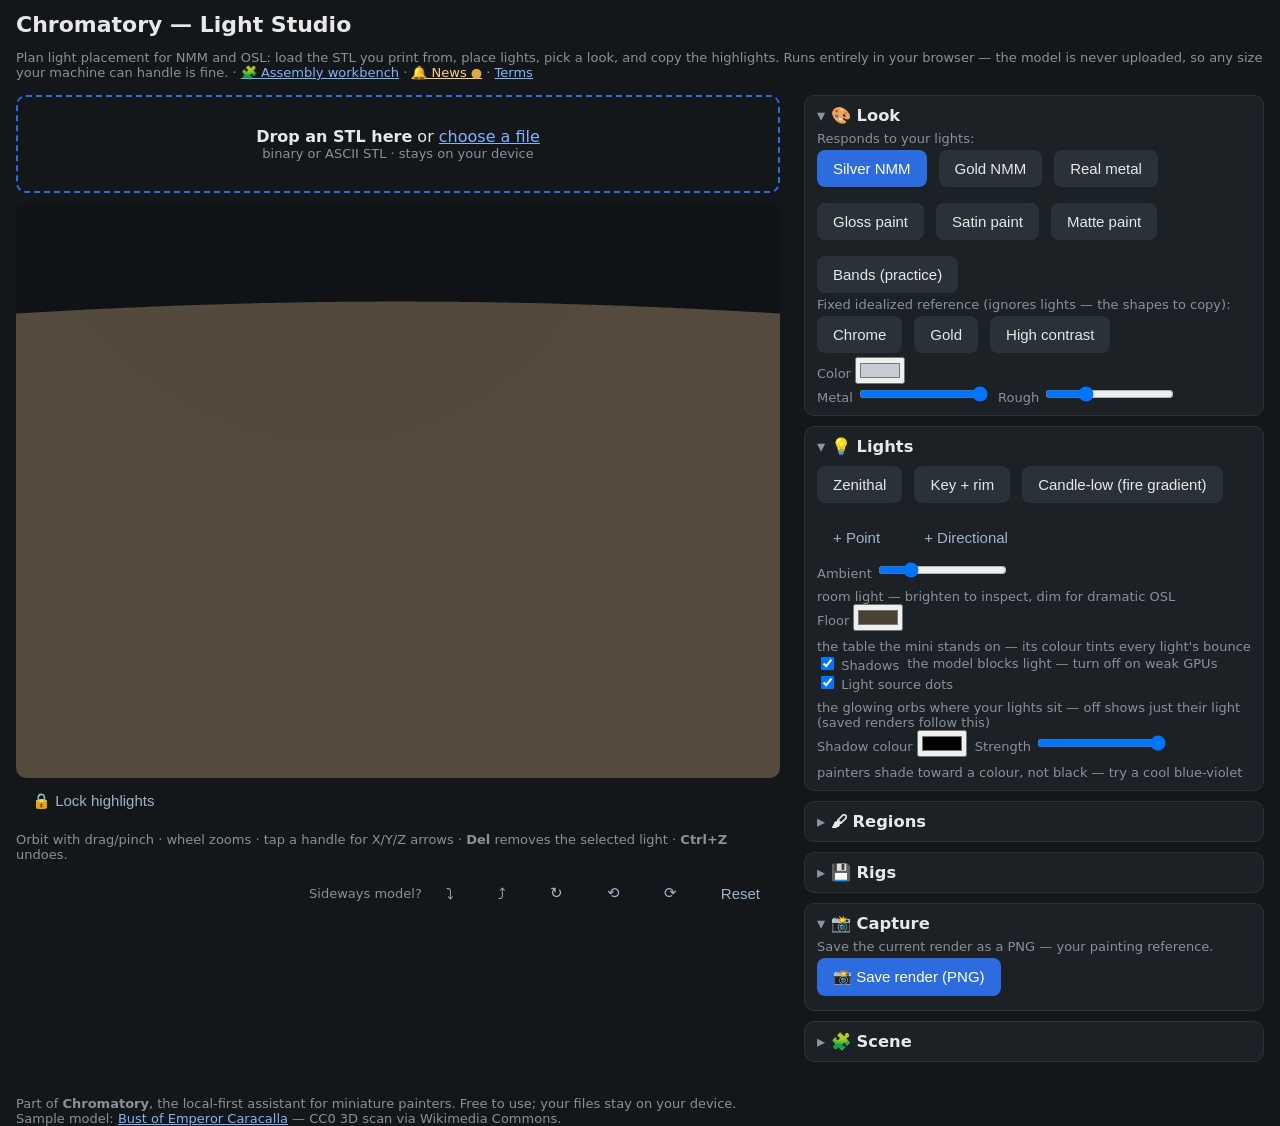
==== index.html @ 5d876a65 "Publish standalone Light Studio" ====
<!DOCTYPE html>
<!--
  Chromatory Light Studio — standalone edition.
  A free, fully client-side light-placement reference for miniature painters (NMM/OSL):
  load the STL you print from, place lights, pick a metal or paint look, and read the
  highlights off the render. Nothing is uploaded anywhere — the STL never leaves your browser,
  so there is no file size limit beyond your machine's memory.

  This page is a thin shell around the SAME renderer module the Chromatory app uses
  (js/lightstudio.js); the deploy script copies that module and the vendored three.js libs
  from the main source tree, so the two never drift.
-->
<html lang="en">
<head>
    <meta charset="utf-8" />
    <meta name="viewport" content="width=device-width, initial-scale=1.0" />
    <title>Chromatory — Light Studio</title>
    <link rel="icon" href="favicon.svg" type="image/svg+xml" />
    <script type="importmap">{ "imports": { "three": "./lib/three/three.module.js" } }</script>
    <!-- The SAME stylesheet the Chromatory app uses (copied from the source tree by the deploy
         script alongside lightstudio.js) — the tabbed section layout, cards, buttons and the
         two-column studio grid all come from here, so the two never drift. -->
    <link rel="stylesheet" href="css/app.css" />
    <style>
        /* Standalone-only bits that aren't in the shared app stylesheet. */
        header { padding: 12px 0 2px; }
        header h1 { margin: 0; }
        a { color: #7fb4ff; }
        /* Cap the render height on every width so it never outgrows the window; app.css handles
           the wide two-column breakout and its own height cap above 1200px. */
        #canvas { width: 100%; aspect-ratio: 4/3; max-width: calc(76vh * 4 / 3); margin-inline: auto;
                  border-radius: 10px; background: #101315; touch-action: none; display: block; }
        /* Narrow screens: centre the single column. The app caps this via its .content wrapper;
           the standalone has no .content, so give studio-inner a max width below the breakout. */
        @media (max-width: 1199px) { .studio-inner { max-width: 1080px; margin: 0 auto; padding: 0 16px; } }
        /* The JS marks active toggles with .active and the selected light with .selected; the app
           Razor uses .primary / .selected-part, so bridge those two class names to the app styles. */
        button.active { background: #2d6cdf; border-color: #2d6cdf; color: #fff; }
        .card.selected { border-color: #2d6cdf; }
        /* Drop zone + unread-news badge (standalone-only). */
        #drop { border: 2px dashed #2d6cdf; border-radius: 10px; padding: 30px 16px; text-align: center;
                margin: 0 0 12px; cursor: pointer; }
        #drop.hover { background: #1a2436; }
        a.unread { color: #ffd27a; } a.unread::after { content: ' ●'; color: #e0a93d; }
        footer { margin-top: 24px; }
    </style>
</head>
<body>
<div class="studio-layout">
<div class="studio-inner">

<header>
    <h1>Chromatory — Light Studio</h1>
    <p class="muted small">Plan light placement for NMM and OSL: load the STL you print from, place
        lights, pick a look, and copy the highlights. Runs entirely in your browser — the model is
        never uploaded, so any size your machine can handle is fine.
        · <a href="assembly/" id="assemblyLink" style="display:none">🧩 Assembly workbench</a>
        · <a href="news.html" id="newsLink">🔔 News</a> · <a href="terms.html">Terms</a></p>
</header>

<div class="studio-grid">
<div class="studio-stage">
    <div id="drop">
        <b>Drop an STL here</b> or <a href="#" id="pick">choose a file</a>
        <div class="muted small" id="loadstatus">binary or ASCII STL · stays on your device</div>
        <input type="file" id="file" accept=".stl" style="display:none" />
    </div>

    <canvas id="canvas" class="studio-canvas"></canvas>
    <div class="row">
        <button class="ghost" id="lockSpec"
            title="Freeze the highlights as seen from THIS view — orbit freely, they stay put (that's where you'll paint them). Click again to unfreeze.">🔒 Lock highlights</button>
        <span class="muted small">Orbit with drag/pinch · wheel zooms · tap a handle for X/Y/Z arrows ·
            <b>Del</b> removes the selected light · <b>Ctrl+Z</b> undoes.</span>
        <span class="muted small" style="margin-left:auto">Sideways model?</span>
        <button class="ghost" data-orient="x,1" title="Tip forward">⤵</button>
        <button class="ghost" data-orient="x,-1" title="Tip back">⤴</button>
        <button class="ghost" data-orient="y,1" title="Spin a quarter turn">↻</button>
        <button class="ghost" data-orient="z,1" title="Roll left">⟲</button>
        <button class="ghost" data-orient="z,-1" title="Roll right">⟳</button>
        <button class="ghost" id="orientReset" title="Back to how it loaded">Reset</button>
    </div>
</div><!-- /studio-stage -->

<div class="studio-panel">

<details class="card section" open>
    <summary>🎨 Look</summary>
    <div class="muted small">Responds to your lights:</div>
    <div class="row" id="looks-live"></div>
    <div class="muted small">Fixed idealized reference (ignores lights — the shapes to copy):</div>
    <div class="row" id="looks-fixed"></div>
    <div class="row">
        <label>Color <input type="color" id="color" value="#c8ccd2" /></label>
        <label id="bandsRow" style="display:none">Bands <input type="range" id="bands" min="2" max="8" step="1" value="4" /></label>
    </div>
    <div class="row" id="pbrRow">
        <label>Metal <input type="range" id="metal" min="0" max="1" step="0.05" value="1" /></label>
        <label>Rough <input type="range" id="rough" min="0.02" max="1" step="0.02" value="0.3" /></label>
    </div>
</details>

<details class="card section" open>
    <summary>💡 Lights</summary>
    <div class="row">
        <button data-preset="zenithal">Zenithal</button>
        <button data-preset="keyrim">Key + rim</button>
        <button data-preset="candle">Candle-low (fire gradient)</button>
        <button class="ghost" id="addPoint">+ Point</button>
        <button class="ghost" id="addDir">+ Directional</button>
    </div>
    <div class="row">
        <label>Ambient <input type="range" id="ambient" min="0" max="0.8" step="0.02" value="0.18" /></label>
        <span class="muted small">room light — brighten to inspect, dim for dramatic OSL</span>
    </div>
    <div class="row">
        <label>Floor <input type="color" id="floor" value="#4a4136" /></label>
        <span class="muted small">the table the mini stands on — its colour tints every light's bounce</span>
    </div>
    <div class="row">
        <label><input type="checkbox" id="shadows" checked /> Shadows</label>
        <span class="muted small">the model blocks light — turn off on weak GPUs</span>
    </div>
    <div class="row">
        <label><input type="checkbox" id="lightDots" checked /> Light source dots</label>
        <span class="muted small">the glowing orbs where your lights sit — off shows just their light (saved renders follow this)</span>
    </div>
    <div class="row" id="shadowTintRow">
        <label>Shadow colour <input type="color" id="shadowTint" value="#000000" /></label>
        <label>Strength <input type="range" id="shadowStrength" min="0" max="1" step="0.05" value="1" /></label>
        <span class="muted small">painters shade toward a colour, not black — try a cool blue-violet</span>
    </div>
    <div id="lights"></div>
</details>

<details class="card section" id="regionsSection">
    <summary>🖌 Regions</summary>
    <div class="muted small">Paint areas on the model (armour, cloth, skin…), then light one up on the render.</div>
    <div class="row">
        <button class="ghost" id="paintToggle"
            title="Drag on the model to paint the selected area; right-drag erases; orbit on empty space">🎨 Paint regions</button>
        <span id="paintTools" style="display:none">
            <button id="brushTool" class="active" title="Drag to paint with a round brush">🖌 Brush</button>
            <button id="fillTool" class="ghost"
                title="Click an area to fill it — spreads until the surface bends past the angle (right-click fills with the eraser)">🪄 Fill</button>
            <label id="brushSizeRow">Brush <input type="range" id="brushSize" min="0.005" max="0.3" step="0.005" value="0.10"
                title="Drag left for a fine detail brush — zoom in to clean up region edges"></label>
            <label id="fillAngleRow" style="display:none">Angle <input type="range" id="fillAngle" min="5" max="60" step="1" value="30"><span id="fillAngleVal">30</span>°</label>
            <button class="ghost" id="clearRegions" title="Erase every painted region">Clear</button>
        </span>
        <span class="muted small" id="regionStatus"></span>
    </div>
    <div class="row" id="paletteRow" style="display:none"></div>
    <details id="paletteEdit" style="display:none;margin-top:4px">
        <summary class="muted small">Rename / recolour areas</summary>
        <div id="paletteEditList" style="display:flex;flex-direction:column;gap:4px;margin-top:6px"></div>
        <button class="ghost" id="addRegion" style="margin-top:6px">+ Add area</button>
    </details>
    <div class="row" id="lightUpRow" style="display:none"></div>
    <div class="row">
        <button id="saveRegions">💾 Save areas…</button>
        <button id="loadRegions">📂 Load areas</button>
        <input type="file" id="regionsFile" accept=".json" style="display:none" />
    </div>
</details>

<details class="card section">
    <summary>💾 Rigs</summary>
    <div class="muted small">A rig saves everything: lights, look, colour, ambient, floor, shadows — as a JSON file you can reload here or in the app.</div>
    <div class="row">
        <button id="saveRig">💾 Save rig…</button>
        <button id="loadRig">📂 Load rig</button>
        <input type="file" id="rigFile" accept=".json" style="display:none" />
    </div>
</details>

<details class="card section" open>
    <summary>📸 Capture</summary>
    <div class="muted small">Save the current render as a PNG — your painting reference.</div>
    <div class="row">
        <button class="primary" id="shot">📸 Save render (PNG)</button>
    </div>
</details>

<details class="card section" id="sceneSection">
    <summary>🧩 Scene</summary>
    <div class="muted small">Add more STLs to light a composed scene (a base, scenery, a second
        mini). Click one to select it, then drag its gizmo to move or turn it. Scene models are
        session-only — save a render to keep the composition.</div>
    <div class="row">
        <button id="addProp">📂 Add STL</button>
        <input type="file" id="propFile" accept=".stl" multiple style="display:none" />
        <span id="propModeButtons" style="display:none">
            <button id="propMove" class="active" title="Drag to move the selected model">↔ Move</button>
            <button id="propRotate" class="ghost" title="Drag to turn the selected model">⟳ Rotate</button>
        </span>
    </div>
    <div class="row" id="props"></div>
</details>

</div><!-- /studio-panel -->
</div><!-- /studio-grid -->

<footer class="muted small">
    Part of <b>Chromatory</b>, the local-first assistant for miniature painters.
    Free to use; your files stay on your device.<br />
    Sample model: <a href="https://commons.wikimedia.org/wiki/File:Bust_of_Emperor_Caracalla.stl"
    target="_blank" rel="noopener">Bust of Emperor Caracalla</a> — CC0 3D scan via Wikimedia Commons.
</footer>

</div><!-- /studio-inner -->
</div><!-- /studio-layout -->

<script type="module">
    import * as studio from './js/lightstudio.js';

    // Compile-time feature flags. The deploy script (Publish-StandaloneStudio.ps1) REWRITES this
    // line per release tier, so options are gated at build time from one page — never a separate
    // hand-maintained reduced variant. This literal is the Dev default (everything on).
    // regions: paint areas on the model (armour, cloth, skin…), then glow one on the render.
    // assembly: links the Assembly workbench (Pro/Dev; published under /assembly/ by the script).
    // multiStl: the Scene section — add extra STLs as movable props to light a composed scene.
    const FEATURES = { regions: true, assembly: true, multiStl: true };

    const $ = id => document.getElementById(id);
    const status = $('loadstatus');

    studio.init($('canvas'));
    $('assemblyLink').style.display = FEATURES.assembly ? '' : 'none';
    $('sceneSection').style.display = FEATURES.multiStl ? '' : 'none';
    $('regionsSection').style.display = FEATURES.regions ? '' : 'none';

    // ---- STL loading (file picker + drag & drop, no size limit — it never leaves the client)
    async function loadFile(file) {
        if (!file) return;
        status.textContent = `reading ${file.name} (${(file.size / 1048576).toFixed(1)} MB)…`;
        try {
            const bytes = new Uint8Array(await file.arrayBuffer());
            status.textContent = 'parsing…';
            await new Promise(r => setTimeout(r, 30)); // let the status paint before the parse blocks
            const triangles = studio.loadStl(bytes);
            status.textContent = `${file.name} — ${triangles.toLocaleString()} triangles`;
            refreshLights();
            onModelReplaced();
        } catch (error) {
            status.textContent = `couldn't read that STL: ${error.message}`;
        }
    }
    $('pick').addEventListener('click', event => { event.preventDefault(); $('file').click(); });
    $('file').addEventListener('change', () => loadFile($('file').files[0]));
    const drop = $('drop');
    drop.addEventListener('click', event => { if (event.target.id !== 'pick') $('file').click(); });
    drop.addEventListener('dragover', event => { event.preventDefault(); drop.classList.add('hover'); });
    drop.addEventListener('dragleave', () => drop.classList.remove('hover'));
    drop.addEventListener('drop', event => {
        event.preventDefault();
        drop.classList.remove('hover');
        loadFile(event.dataTransfer.files[0]);
    });

    // ---- Looks (single source: studio.LOOKS)
    let currentLook = 'silvernmm';
    const appearance = { shader: 'pbr', matcap: 'chrome', toonBands: 4, color: '#c8ccd2',
        metalness: 1.0, roughness: 0.3, clearcoat: 0, envIntensity: 0.75 };

    function renderLookButtons() {
        for (const [host, fixed] of [[$('looks-live'), false], [$('looks-fixed'), true]]) {
            host.innerHTML = '';
            for (const [key, look] of Object.entries(studio.LOOKS)) {
                if (look.fixedReference !== fixed) continue;
                const button = document.createElement('button');
                button.textContent = look.label;
                button.className = key === currentLook ? 'active' : '';
                button.addEventListener('click', () => applyLook(key));
                host.appendChild(button);
            }
        }
    }

    function applyLook(key) {
        currentLook = key;
        Object.assign(appearance, studio.LOOKS[key].appearance);
        if (studio.LOOKS[key].appearance.color) $('color').value = studio.LOOKS[key].appearance.color;
        appearance.color = $('color').value;
        $('metal').value = appearance.metalness ?? 1;
        $('rough').value = appearance.roughness ?? 0.3;
        $('bands').value = appearance.toonBands ?? 4;
        $('bandsRow').style.display = appearance.shader === 'toon' ? '' : 'none';
        $('pbrRow').style.display = appearance.shader === 'pbr' ? '' : 'none';
        studio.setAppearance(appearance);
        renderLookButtons();
        syncLockButton();
    }

    function pushAppearance() {
        appearance.color = $('color').value;
        appearance.metalness = parseFloat($('metal').value);
        appearance.roughness = parseFloat($('rough').value);
        appearance.toonBands = parseInt($('bands').value, 10);
        appearance.lookKey = currentLook; // rides into saved rigs so a load re-highlights the look
        studio.setAppearance(appearance);
    }
    for (const id of ['color', 'metal', 'rough', 'bands']) $(id).addEventListener('input', pushAppearance);

    // After a rig load (or Ctrl+Z) the ENGINE holds the restored appearance — mirror it back into
    // the panel instead of letting stale inputs stomp it on the next touch.
    function syncAppearanceControls() {
        const a = JSON.parse(studio.getAppearanceJson());
        Object.assign(appearance, a);
        if (a.lookKey && studio.LOOKS[a.lookKey]) currentLook = a.lookKey;
        if (a.color) $('color').value = a.color;
        $('metal').value = a.metalness ?? 1;
        $('rough').value = a.roughness ?? 0.3;
        $('bands').value = a.toonBands ?? 4;
        $('bandsRow').style.display = a.shader === 'toon' ? '' : 'none';
        $('pbrRow').style.display = a.shader === 'pbr' ? '' : 'none';
        renderLookButtons();
    }

    // ---- Lights
    function refreshLights() {
        const list = JSON.parse(studio.getLightsJson());
        const host = $('lights');
        host.innerHTML = '';
        for (const light of list) {
            const card = document.createElement('div');
            card.className = light.selected ? 'card selected' : 'card';
            const gradient = light.type === 'point' ? `
                <div class="row">
                    <label>Falloff <input type="range" data-id="${light.id}" data-k="decay" min="0.5" max="3" step="0.1" value="${light.decay}"
                        title="how fast it dims with distance — high for candles, low for lanterns"></label>
                    <label><input type="checkbox" data-id="${light.id}" data-k="farTint" ${light.farColor ? 'checked' : ''}> Far tint</label>
                    ${light.farColor ? `
                        <input type="color" data-id="${light.id}" data-k="farColor" value="${light.farColor}">
                        <label>Gradient start <input type="range" data-id="${light.id}" data-k="gradientStart" min="0.08" max="1" step="0.02" value="${light.gradientStart}"
                            title="where the near colour hands over to the far tint"></label>` : ''}
                </div>` : '';
            const sizeControl = light.type === 'point' ? `
                    <label>Size <input type="range" data-id="${light.id}" data-k="size" min="0" max="24" step="1" value="${light.size}"
                        title="physical size of the source — bigger gives broader highlights and softer shadow edges"></label>` : '';
            const bounceRow = `
                <div class="row">
                    ${sizeControl}
                    <label><input type="checkbox" data-id="${light.id}" data-k="bounceOn" ${light.bounceStrength > 0 ? 'checked' : ''}> Bounce</label>
                    ${light.bounceStrength > 0 ? `
                        <input type="range" data-id="${light.id}" data-k="bounceStrength" min="0.05" max="1" step="0.05" value="${light.bounceStrength}"
                            title="how much bounces back up off the floor — the secondary NMM highlight (tinted by the Floor colour)">` : ''}
                </div>`;
            card.innerHTML = `
                <div class="row spread">
                    <span class="muted small" data-id="${light.id}" data-k="select" style="cursor:pointer"
                        title="select this light in the view (shows its move arrows)">${light.selected ? '▶ ' : ''}${light.type} light</span>
                    <div class="row">
                        <input type="color" data-id="${light.id}" data-k="color" value="${light.color}">
                        <input type="range" data-id="${light.id}" data-k="intensity" min="0" max="4" step="0.1" value="${light.intensity}" title="Brightness">
                        <button class="ghost" data-id="${light.id}" data-k="toggle"
                            title="${light.enabled ? 'switch off (kept in the rig)' : 'switch back on'}">${light.enabled ? '💡' : '🚫'}</button>
                        <button class="ghost" data-id="${light.id}" data-k="clone" title="duplicate this light with all its settings">⧉</button>
                        <button class="ghost" data-id="${light.id}" data-k="remove" title="remove (or select it and press Delete)">✕</button>
                    </div>
                </div>${gradient}${bounceRow}`;
            host.appendChild(card);
        }
        host.querySelectorAll('[data-k]').forEach(el => {
            const id = parseInt(el.dataset.id, 10);
            if (el.dataset.k === 'remove') {
                el.addEventListener('click', () => { studio.removeLight(id); refreshLights(); });
                return;
            }
            if (el.dataset.k === 'clone') {
                el.addEventListener('click', () => { studio.cloneLight(id); refreshLights(); });
                return;
            }
            if (el.dataset.k === 'select') {
                el.addEventListener('click', () => { studio.selectLight(id); refreshLights(); });
                return;
            }
            if (el.dataset.k === 'toggle') {
                el.addEventListener('click', () => {
                    const light = JSON.parse(studio.getLightsJson()).find(l => l.id === id);
                    studio.updateLight(id, { enabled: !light.enabled });
                    refreshLights();
                });
                return;
            }
            el.addEventListener(el.type === 'checkbox' ? 'change' : 'input', () => {
                const lights = JSON.parse(studio.getLightsJson());
                const light = lights.find(l => l.id === id);
                const update = { color: light.color, farColor: light.farColor,
                    intensity: light.intensity, decay: light.decay, gradientStart: light.gradientStart,
                    bounceStrength: light.bounceStrength, size: light.size };
                if (el.dataset.k === 'farTint') update.farColor = el.checked ? (light.farColor ?? '#c23f14') : null;
                else if (el.dataset.k === 'bounceOn') update.bounceStrength = el.checked ? 0.5 : 0;
                else update[el.dataset.k] = el.type === 'color' ? el.value : parseFloat(el.value);
                studio.updateLight(id, update);
                if (el.dataset.k === 'farTint' || el.dataset.k === 'bounceOn') refreshLights(); // sub-controls toggle
            });
        });
    }
    document.querySelectorAll('[data-orient]').forEach(button =>
        button.addEventListener('click', () => {
            const [axis, turns] = button.dataset.orient.split(',');
            studio.reorient(axis, parseInt(turns, 10));
        }));
    $('orientReset').addEventListener('click', () => studio.resetOrientation());

    document.querySelectorAll('[data-preset]').forEach(button =>
        button.addEventListener('click', () => { studio.applyPreset(button.dataset.preset); refreshLights(); }));
    $('addPoint').addEventListener('click', () => { studio.addLight('point', {}); refreshLights(); });
    $('addDir').addEventListener('click', () => { studio.addLight('directional', {}); refreshLights(); });
    $('ambient').addEventListener('input', () => studio.setEnvironmentLight({ intensity: parseFloat($('ambient').value) }));
    $('floor').addEventListener('input', () => studio.setFloor({ color: $('floor').value }));
    $('shadows').addEventListener('change', () => { studio.setShadows($('shadows').checked); syncShadowRow(); });
    $('lightDots').addEventListener('change', () => {
        studio.setLightHandlesVisible($('lightDots').checked);
        refreshLights(); // hiding also deselects; keep the ▶ markers honest
    });

    // ---- Scene props (multiple STLs, session-only)
    function refreshProps() {
        if (!FEATURES.multiStl) return;
        const list = JSON.parse(studio.listProps());
        const host = $('props');
        host.innerHTML = '';
        for (const prop of list) {
            const chip = document.createElement('span');
            chip.className = 'row';
            chip.style.cssText = 'gap:0;flex-wrap:nowrap';
            const pick = document.createElement('button');
            pick.className = prop.selected ? 'active' : 'ghost';
            pick.textContent = prop.name;
            pick.title = 'Select to move / turn';
            pick.addEventListener('click', () => { studio.selectPropById(prop.id); refreshProps(); });
            const remove = document.createElement('button');
            remove.className = 'ghost';
            remove.textContent = '✕';
            remove.title = 'Remove from the scene';
            remove.addEventListener('click', () => { studio.deleteProp(prop.id); refreshProps(); });
            chip.append(pick, remove);
            host.appendChild(chip);
        }
        $('propModeButtons').style.display = list.some(p => p.selected) ? '' : 'none';
    }
    if (FEATURES.multiStl) {
        $('addProp').addEventListener('click', () => $('propFile').click());
        $('propFile').addEventListener('change', async () => {
            for (const file of $('propFile').files) {
                try {
                    const bytes = new Uint8Array(await file.arrayBuffer());
                    studio.addStl(bytes, file.name.replace(/\.stl$/i, ''), null, null);
                } catch (error) {
                    status.textContent = `couldn't read ${file.name}: ${error.message}`;
                }
            }
            $('propFile').value = '';
            refreshProps();
        });
        const setPropMode = mode => {
            studio.setPropMode(mode);
            $('propMove').className = mode === 'translate' ? 'active' : 'ghost';
            $('propRotate').className = mode === 'rotate' ? 'active' : 'ghost';
        };
        $('propMove').addEventListener('click', () => setPropMode('translate'));
        $('propRotate').addEventListener('click', () => setPropMode('rotate'));
    }

    // ---- Regions (paint areas on the model, then glow one on the render). Uses the SAME engine
    // API as the in-app studio; painting persists via Save/Load areas (JSON), not the rig.
    let palette = [];   // [{ name, color, material, metalness?, roughness? }]
    let painting = false, brushRegion = 1, fillMode = false, brushRadius = 0.10, fillAngle = 30, highlighted = -1;

    const loadPalette = () => { palette = JSON.parse(studio.getRegionPalette()); };
    const regionCounts = () => { try { return JSON.parse(studio.getRegionCounts()); } catch { return []; } };

    function pushPalette() {
        studio.setRegionPalette(JSON.stringify(palette.map(s => ({
            name: s.name, color: s.color, material: s.material ?? 'look',
            metalness: s.metalness ?? null, roughness: s.roughness ?? null }))));
        renderPalette();
        renderLightUp();
    }

    function renderPalette() {
        // Which region the brush paints (+ eraser).
        const row = $('paletteRow');
        row.innerHTML = '';
        palette.forEach((slot, i) => {
            const idx = i + 1;
            const button = document.createElement('button');
            button.className = brushRegion === idx ? 'active' : 'ghost';
            button.style.borderLeft = `14px solid ${slot.color}`;
            button.textContent = slot.name;
            button.title = `Paint with ${slot.name}`;
            button.addEventListener('click', () => { brushRegion = idx; studio.setBrush({ region: idx }); renderPalette(); });
            row.appendChild(button);
        });
        const eraser = document.createElement('button');
        eraser.className = brushRegion === 0 ? 'active' : 'ghost';
        eraser.textContent = 'Eraser';
        eraser.title = 'Erase back to unpainted';
        eraser.addEventListener('click', () => { brushRegion = 0; studio.setBrush({ region: 0 }); renderPalette(); });
        row.appendChild(eraser);

        // Rename / recolour / material per area.
        const list = $('paletteEditList');
        list.innerHTML = '';
        palette.forEach((slot, i) => {
            const wrap = document.createElement('div');
            wrap.className = 'row';
            wrap.style.cssText = 'gap:6px;align-items:center;flex-wrap:wrap';

            const color = document.createElement('input');
            color.type = 'color'; color.value = slot.color;
            color.style.cssText = 'width:34px;height:28px;padding:0;border:none;background:none;cursor:pointer';
            color.addEventListener('input', () => { palette[i].color = color.value; pushPalette(); });

            const name = document.createElement('input');
            name.type = 'text'; name.value = slot.name; name.style.maxWidth = '150px';
            name.addEventListener('input', () => { palette[i].name = name.value; pushPalette(); });

            const material = document.createElement('select');
            material.title = 'How this area reflects light — metal gleams, matte stays flat';
            for (const [val, txt] of [['look', 'Follow look'], ['matte', 'Matte'], ['satin', 'Satin'], ['gloss', 'Gloss'], ['metal', 'Metal']]) {
                const opt = document.createElement('option'); opt.value = val; opt.textContent = txt; material.appendChild(opt);
            }
            material.value = slot.material ?? 'look';
            material.addEventListener('change', () => {
                palette[i].material = material.value; palette[i].metalness = null; palette[i].roughness = null; pushPalette();
            });

            wrap.append(color, name, material);
            list.appendChild(wrap);
        });
    }

    function renderLightUp() {
        const counts = regionCounts();
        const row = $('lightUpRow');
        row.innerHTML = '';
        const painted = palette.map((_, i) => i + 1).filter(idx => (counts[idx] ?? 0) > 0);
        row.style.display = painted.length ? '' : 'none';
        if (!painted.length) { if (highlighted !== -1) { highlighted = -1; studio.showAllRegions(); } return; }
        const label = document.createElement('span');
        label.className = 'muted small'; label.textContent = 'Light up:';
        row.appendChild(label);
        for (const idx of painted) {
            const slot = palette[idx - 1];
            const button = document.createElement('button');
            button.className = highlighted === idx ? 'active' : 'ghost';
            button.style.borderLeft = `12px solid ${slot.color}`;
            button.textContent = slot.name;
            button.title = `Glow ${slot.name} on the model`;
            button.addEventListener('click', () => { highlighted = idx; studio.highlightRegion(idx); renderLightUp(); });
            row.appendChild(button);
        }
        const off = document.createElement('button');
        off.className = 'ghost'; off.textContent = 'Off'; off.title = 'Turn the glow off';
        off.addEventListener('click', () => { highlighted = -1; studio.showAllRegions(); renderLightUp(); });
        row.appendChild(off);
    }

    // Loading a new STL resets the mask and drops the engine out of paint mode — mirror that here.
    function onModelReplaced() {
        if (!FEATURES.regions) return;
        painting = false; highlighted = -1;
        $('paintToggle').className = 'ghost';
        $('paintToggle').textContent = '🎨 Paint regions';
        $('paintTools').style.display = 'none';
        $('paletteRow').style.display = 'none';
        $('paletteEdit').style.display = 'none';
        renderLightUp();
    }

    if (FEATURES.regions) {
        $('paintToggle').addEventListener('click', () => {
            painting = !painting;
            studio.setPaintMode(painting);
            if (painting) studio.setBrush({ region: brushRegion, radius: brushRadius, mode: fillMode ? 'fill' : 'brush', fillAngle });
            $('paintToggle').className = painting ? 'primary' : 'ghost';
            $('paintToggle').textContent = painting ? '🎨 Painting — drag paints, right-drag erases' : '🎨 Paint regions';
            $('paintTools').style.display = painting ? '' : 'none';
            $('paletteRow').style.display = painting ? '' : 'none';
            $('paletteEdit').style.display = painting ? '' : 'none';
            renderPalette();
            renderLightUp();
        });
        const setTool = () => {
            $('brushTool').className = fillMode ? 'ghost' : 'active';
            $('fillTool').className = fillMode ? 'active' : 'ghost';
            $('brushSizeRow').style.display = fillMode ? 'none' : '';
            $('fillAngleRow').style.display = fillMode ? '' : 'none';
            studio.setBrush({ radius: brushRadius, mode: fillMode ? 'fill' : 'brush', fillAngle });
        };
        $('brushTool').addEventListener('click', () => { fillMode = false; setTool(); });
        $('fillTool').addEventListener('click', () => { fillMode = true; setTool(); });
        $('brushSize').addEventListener('input', () => { brushRadius = parseFloat($('brushSize').value); studio.setBrush({ radius: brushRadius }); });
        $('fillAngle').addEventListener('input', () => {
            fillAngle = parseInt($('fillAngle').value, 10); $('fillAngleVal').textContent = fillAngle; studio.setBrush({ fillAngle });
        });
        $('clearRegions').addEventListener('click', () => { studio.clearRegions(); highlighted = -1; renderLightUp(); });
        $('addRegion').addEventListener('click', () => {
            palette.push({ name: `Area ${palette.length + 1}`, color: '#8a8f98', material: 'look' });
            pushPalette();
        });
        $('saveRegions').addEventListener('click', () => {
            const json = studio.getRegions();
            if (!json) { $('regionStatus').textContent = 'nothing painted yet'; return; }
            saveBlob(new Blob([json], { type: 'application/json' }), 'regions.json', 'Painted regions', 'application/json', '.json');
        });
        $('loadRegions').addEventListener('click', () => $('regionsFile').click());
        $('regionsFile').addEventListener('change', async () => {
            const file = $('regionsFile').files[0];
            if (!file) return;
            try { studio.setRegions(await file.text()); loadPalette(); renderPalette(); renderLightUp(); $('regionStatus').textContent = ''; }
            catch (error) { $('regionStatus').textContent = `couldn't load: ${error.message}`; }
            $('regionsFile').value = '';
        });
        // A finished brush stroke / fill changes the painted counts — refresh the "Light up" row.
        $('canvas').addEventListener('pointerup', () => { if (painting) renderLightUp(); });
    }

    function syncShadowRow() {
        $('shadowTintRow').style.display = $('shadows').checked ? '' : 'none';
    }
    const pushShadowTint = () => studio.setShadowTint({
        color: $('shadowTint').value, strength: parseFloat($('shadowStrength').value) });
    $('shadowTint').addEventListener('input', pushShadowTint);
    $('shadowStrength').addEventListener('input', pushShadowTint);

    // Lock highlights: only meaningful for the light-responsive PBR looks (matcap is already a
    // fixed reference and toon has no specular) — the button hides itself elsewhere.
    function syncLockButton() {
        $('lockSpec').style.display = appearance.shader === 'pbr' ? '' : 'none';
        const locked = studio.getSpecularLock();
        $('lockSpec').textContent = locked ? '🔒 Highlights locked' : '🔒 Lock highlights';
        $('lockSpec').className = locked ? 'active' : 'ghost';
    }
    $('lockSpec').addEventListener('click', () => {
        studio.setSpecularLock(!studio.getSpecularLock());
        syncLockButton();
    });

    // ---- Rigs (download/upload JSON — no server here) & capture
    // Save via a real "Save As" dialog (File System Access API) where the browser supports it —
    // the user picks the folder and name. Falls back to a plain download (Firefox/older Safari).
    async function saveBlob(blob, suggestedName, description, mime, ext) {
        if (window.showSaveFilePicker) {
            try {
                const handle = await window.showSaveFilePicker({
                    suggestedName,
                    types: [{ description, accept: { [mime]: [ext] } }]
                });
                const writable = await handle.createWritable();
                await writable.write(blob);
                await writable.close();
                return;
            } catch (error) {
                if (error.name === 'AbortError') return; // user cancelled the dialog
                // Any other failure (rare) falls through to the download path.
            }
        }
        const a = document.createElement('a');
        a.href = URL.createObjectURL(blob);
        a.download = suggestedName;
        a.click();
        URL.revokeObjectURL(a.href);
    }

    $('saveRig').addEventListener('click', () => {
        const blob = new Blob([studio.getSetup()], { type: 'application/json' });
        saveBlob(blob, 'light-rig.json', 'Light rig', 'application/json', '.json');
    });
    $('loadRig').addEventListener('click', () => $('rigFile').click());
    function syncEngineControls() {
        $('ambient').value = studio.getAmbientIntensity();
        $('floor').value = studio.getFloorColor();
        $('shadows').checked = studio.getShadows();
        $('lightDots').checked = studio.getLightHandlesVisible();
        const tint = JSON.parse(studio.getShadowTint());
        $('shadowTint').value = tint.color;
        $('shadowStrength').value = tint.strength;
        syncAppearanceControls(); // rigs restore the LOOK too — the panel must follow
        syncShadowRow();
        syncLockButton();
        refreshLights();
        refreshProps();
        if (FEATURES.regions) renderLightUp(); // undo of a stroke changes the painted counts
    }

    $('rigFile').addEventListener('change', async () => {
        const file = $('rigFile').files[0];
        if (!file) return;
        studio.applySetup(await file.text());
        syncEngineControls();
    });
    $('shot').addEventListener('click', async () => {
        const blob = await (await fetch(studio.screenshot())).blob();
        saveBlob(blob, 'light-study.png', 'PNG image', 'image/png', '.png');
    });

    // Canvas-initiated changes (Delete key, Ctrl+Z undo) — resync every control that mirrors
    // engine state, same set as after loading a rig.
    studio.setChangeCallback(syncEngineControls);

    applyLook('silvernmm');
    refreshLights();
    refreshProps();
    syncShadowRow();
    if (FEATURES.regions) { loadPalette(); renderPalette(); renderLightUp(); }

    // News badge: highlighted until the news page for this version has been opened once.
    if (localStorage.getItem('pb-news-seen') !== '2026-07-14') $('newsLink').classList.add('unread');

    // First visit: load the sample bust (CC0) so the page demonstrates itself — replaced the
    // moment the visitor drops their own STL. Fetched after init so the UI paints first.
    let userLoadedFile = false;
    const markUserLoad = () => { userLoadedFile = true; };
    $('file').addEventListener('change', markUserLoad);
    drop.addEventListener('drop', markUserLoad);
    (async () => {
        try {
            status.textContent = 'loading the sample bust…';
            const response = await fetch('sample/caracalla.stl');
            if (!response.ok) throw new Error(response.statusText);
            const bytes = new Uint8Array(await response.arrayBuffer());
            if (userLoadedFile) return; // the visitor beat us to it with their own model
            const triangles = studio.loadStl(bytes);
            refreshLights();
            onModelReplaced();
            status.textContent = `sample: Bust of Emperor Caracalla (CC0) — ${triangles.toLocaleString()} triangles · drop your own STL to replace`;
        } catch {
            status.textContent = 'binary or ASCII STL · stays on your device';
        }
    })();
</script>
</body>
</html>
---- css/app.css ----
/* Paint Buddy web client — mobile-first, dark, thumb-friendly. */
* { box-sizing: border-box; }
html, body { margin: 0; padding: 0; }
/* The studio pages break out to full window width; clip the scrollbar-width
   overflow that 100vw introduces (clip, not hidden, so sticky still works). */
html { overflow-x: clip; }
body {
    background: #14171a;
    color: #e8e8e8;
    font-family: "Segoe UI", system-ui, -apple-system, sans-serif;
    font-size: 16px;
}
.boot { padding: 40px; color: #888; text-align: center; }

.shell { min-height: 100vh; display: flex; flex-direction: column; }
.topbar {
    display: flex; align-items: center; gap: 16px;
    padding: 10px 14px;
    background: #1c2126;
    position: sticky; top: 0; z-index: 10;
}
.brand { font-weight: 700; font-size: 18px; color: #e8e8e8; text-decoration: none; }
.topbar nav { display: flex; gap: 14px; }
.topbar nav a { color: #9db4c8; text-decoration: none; font-size: 15px; }
.content { padding: 14px; max-width: 760px; width: 100%; margin: 0 auto; }

h1 { font-size: 22px; margin: 6px 0 12px; }
h2 { font-size: 17px; margin: 14px 0 8px; }
.muted { color: #8a9099; }
.small { font-size: 13px; }
.error { color: #e07777; }

.card {
    background: #1c2126; border: 1px solid #2a3138; border-radius: 10px;
    padding: 12px 14px; margin-bottom: 10px;
    display: block; color: inherit; text-decoration: none;
}
a.card:active { background: #232a31; }
.card .title { font-weight: 600; }
/* The step you're actively painting: a warm left edge so "now" reads at a glance. */
.card.active-step { border-left: 3px solid #d3bd7f; background: #211f16; }

/* Project page tabs */
.tabs { display: flex; gap: 4px; margin: 12px 0; border-bottom: 1px solid #2a3138; }
.tabs button {
    background: none; border: none; border-bottom: 2px solid transparent; border-radius: 0;
    color: #9ab; padding: 8px 14px; font-size: 15px; cursor: pointer;
}
.tabs button.active { color: #fff; border-bottom-color: #2d6cdf; }

/* Photo gallery grid */
.gallery { display: grid; grid-template-columns: repeat(auto-fill, minmax(150px, 1fr)); gap: 10px; margin: 10px 0; }
.gallery figure { margin: 0; }
.gallery img { width: 100%; aspect-ratio: 1; object-fit: cover; border-radius: 8px; }
.gallery figcaption { padding-top: 2px; }

.row { display: flex; gap: 8px; align-items: center; flex-wrap: wrap; }
.spread { justify-content: space-between; }

.badge {
    font-size: 12px; padding: 2px 8px; border-radius: 10px;
    background: #2a3138; color: #9db4c8; white-space: nowrap;
}
.badge.done { background: #1e3a2a; color: #7fd39a; }
.badge.inprogress { background: #3a331e; color: #d3bd7f; }
.badge.problem { background: #3a1e1e; color: #d37f7f; }

input[type="text"], input[type="number"], textarea, select {
    width: 100%; padding: 10px 12px; margin: 4px 0;
    background: #14171a; color: #e8e8e8;
    border: 1px solid #2a3138; border-radius: 8px; font-size: 16px;
}
textarea { min-height: 70px; resize: vertical; }
label { font-size: 13px; color: #8a9099; }

button, .btn {
    padding: 10px 16px; margin: 4px 4px 4px 0;
    background: #2a3138; color: #e8e8e8;
    border: none; border-radius: 8px; font-size: 15px; cursor: pointer;
}
button.primary { background: #2d6cdf; color: white; }
button.success { background: #24704b; color: white; }
button.warn { background: #8a6d1f; color: white; }
button.danger { background: #7a2c2c; color: white; }
button.ghost { background: transparent; color: #9db4c8; }
button:disabled { opacity: 0.5; }

/* Inventory list */
.filters { display: flex; gap: 8px; align-items: center; }
.filters select { flex: 1; width: auto; }
.filters button { flex: none; margin: 4px 0; }
.swatch {
    width: 20px; height: 20px; border-radius: 5px;
    border: 1px solid #3a424a; flex: none; display: inline-block;
}
.paint-card { cursor: pointer; }
.card.selected-part { border-color: #2d6cdf; }
.suggestions { display: flex; flex-direction: column; align-items: stretch; gap: 2px; margin: 4px 0; }
.suggestions button { text-align: left; margin: 0; padding: 6px 10px; display: flex; gap: 8px; align-items: center; }
.suggestions button:hover { background: #232a31; }
.paint-meta { margin-top: 2px; }
.paint-detail { margin-top: 8px; border-top: 1px solid #2a3138; padding-top: 8px; }
.paint-notes { white-space: pre-wrap; margin-top: 4px; }

.steps .card { margin-bottom: 8px; }
.filebtn { display: inline-block; }
.filebtn input[type="file"] { display: none; }
.pair-box { max-width: 380px; margin: 8vh auto 0; }

.zoomable { cursor: zoom-in; }
.lightbox {
    position: fixed; inset: 0; z-index: 100;
    background: rgba(0, 0, 0, 0.92);
    display: flex; align-items: center; justify-content: center;
    cursor: zoom-out;
}
.lightbox img { max-width: 96vw; max-height: 96vh; object-fit: contain; }
.code-input { font-size: 26px; letter-spacing: 8px; text-align: center; font-family: Consolas, monospace; }

/* AI is working — a spinner + a message in the accent colour so it's obvious the AI is thinking. */
.ai-thinking {
    display: inline-flex; align-items: center; gap: 8px;
    color: #6ea8fe; font-size: 14px; margin: 6px 0;
}
.ai-thinking .spinner {
    width: 14px; height: 14px; border-radius: 50%; flex: none;
    border: 2px solid rgba(45, 108, 223, 0.3); border-top-color: #6ea8fe;
    animation: pb-spin 0.7s linear infinite;
}
@keyframes pb-spin { to { transform: rotate(360deg); } }

/* Collapsible panel sections (Light Studio et al): a card whose header toggles it. */
details.section { padding: 10px 12px; margin: 10px 0; }
details.section > summary {
    cursor: pointer; font-weight: 600; font-size: 1.02rem;
    list-style: none; user-select: none;
}
details.section > summary::-webkit-details-marker { display: none; }
details.section > summary::before { content: "▸ "; color: #8a93a3; }
details.section[open] > summary::before { content: "▾ "; }
details.section[open] > summary { margin-bottom: 6px; }

/* A thumbs-down conversation card: dimmed with a red edge — it's excluded from what's sent to the AI. */
.card.excluded {
    opacity: 0.6;
    border-color: #d3574e;
    border-left-width: 3px;
    background: rgba(211, 87, 78, 0.06);
}

/* Light Studio / Assembly layout. On narrow screens everything stacks in one
   column (the default block flow below). On wide screens the controls move to
   a panel BESIDE the render — mirroring the standalone studio — which needs
   more room than the 760px .content cap, so the layout breaks out to the full
   window width first. */
.studio-canvas { display: block; }

@media (min-width: 1200px) {
    /* Break out of the centered 760px .content column to use the whole window. */
    .studio-layout {
        width: 100vw;
        margin-left: calc(50% - 50vw);
        margin-right: calc(50% - 50vw);
        padding-inline: 16px;
    }
    .studio-inner { max-width: 1780px; margin: 0 auto; }
    /* Render on the left (flexible, sticky as you scroll the controls), panel right. */
    .studio-grid {
        display: grid;
        grid-template-columns: minmax(0, 1fr) 460px;
        gap: 24px;
        align-items: start;
    }
    .studio-stage { position: sticky; top: 60px; }
    .studio-panel { min-width: 0; }
    /* Cap the render by viewport height so a wide stage column can't make it huge. */
    .studio-stage .studio-canvas { max-width: calc(80vh * 4 / 3); margin-inline: auto; }
    /* First control card sits flush with the top of the render. */
    .studio-panel > .section:first-of-type { margin-top: 0; }
}
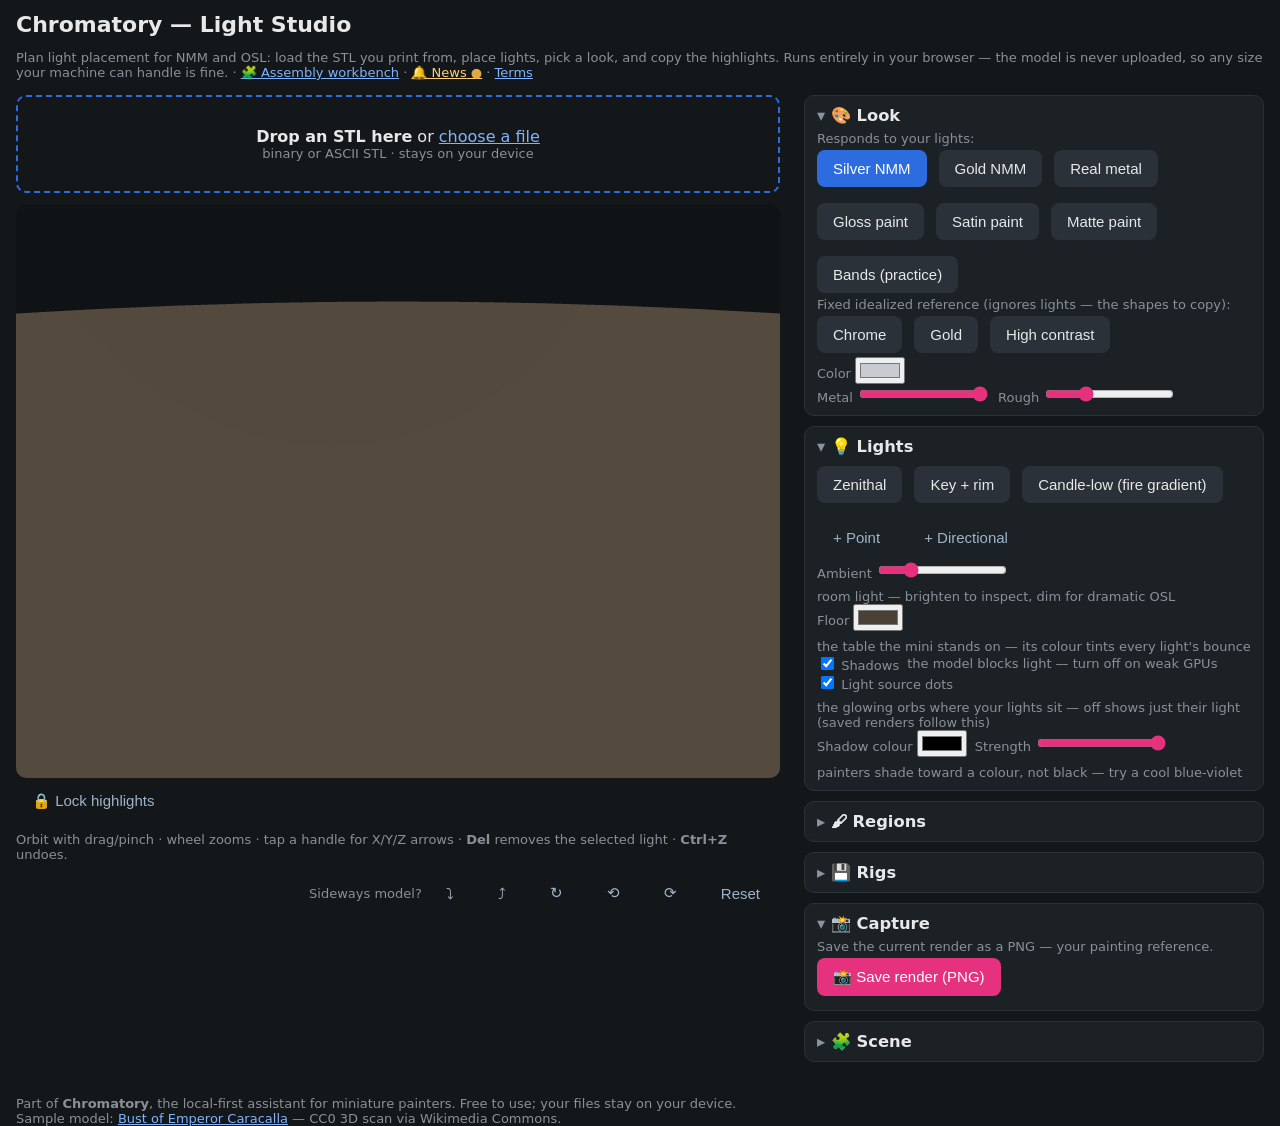
==== commit 59415de8: "Publish standalone Light Studio" ====
--- a/index.html
+++ b/index.html
@@ -220,7 +220,8 @@
     // regions: paint areas on the model (armour, cloth, skin…), then glow one on the render.
     // assembly: links the Assembly workbench (Pro/Dev; published under /assembly/ by the script).
     // multiStl: the Scene section — add extra STLs as movable props to light a composed scene.
-    const FEATURES = { regions: true, assembly: true, multiStl: true };
+    // gemFinish: the Gem region material (inverted transmission look) — early-access first.
+    const FEATURES = { regions: true, assembly: true, multiStl: true, gemFinish: true };
 
     const $ = id => document.getElementById(id);
     const status = $('loadstatus');
@@ -466,7 +467,7 @@
 
     // ---- Regions (paint areas on the model, then glow one on the render). Uses the SAME engine
     // API as the in-app studio; painting persists via Save/Load areas (JSON), not the rig.
-    let palette = [];   // [{ name, color, material, metalness?, roughness? }]
+    let palette = [];   // [{ name, color, material, metalness?, roughness?, gemPower?, gemGain? }]
     let painting = false, brushRegion = 1, fillMode = false, brushRadius = 0.10, fillAngle = 30, highlighted = -1;
 
     const loadPalette = () => { palette = JSON.parse(studio.getRegionPalette()); };
@@ -475,7 +476,8 @@
     function pushPalette() {
         studio.setRegionPalette(JSON.stringify(palette.map(s => ({
             name: s.name, color: s.color, material: s.material ?? 'look',
-            metalness: s.metalness ?? null, roughness: s.roughness ?? null }))));
+            metalness: s.metalness ?? null, roughness: s.roughness ?? null,
+            gemPower: s.gemPower ?? null, gemGain: s.gemGain ?? null }))));
         renderPalette();
         renderLightUp();
     }
@@ -519,8 +521,11 @@
             name.addEventListener('input', () => { palette[i].name = name.value; pushPalette(); });
 
             const material = document.createElement('select');
-            material.title = 'How this area reflects light — metal gleams, matte stays flat';
-            for (const [val, txt] of [['look', 'Follow look'], ['matte', 'Matte'], ['satin', 'Satin'], ['gloss', 'Gloss'], ['metal', 'Metal']]) {
+            material.title = 'How this area reflects light — metal gleams, matte stays flat' +
+                (FEATURES.gemFinish ? ', gem lights up on the side away from the light' : '');
+            const finishes = [['look', 'Follow look'], ['matte', 'Matte'], ['satin', 'Satin'], ['gloss', 'Gloss'], ['metal', 'Metal']];
+            if (FEATURES.gemFinish) finishes.push(['gem', 'Gem']);
+            for (const [val, txt] of finishes) {
                 const opt = document.createElement('option'); opt.value = val; opt.textContent = txt; material.appendChild(opt);
             }
             material.value = slot.material ?? 'look';
@@ -529,6 +534,28 @@
             });
 
             wrap.append(color, name, material);
+
+            // Per-gem tuning (engine falls back to the shared gem defaults while these are blank).
+            // 'change' not 'input': pushPalette re-renders this list, which would steal focus mid-typing.
+            if (FEATURES.gemFinish && (slot.material ?? 'look') === 'gem') {
+                for (const [key, text, title, min, max, step, fallback] of [
+                    ['gemPower', 'Window', "THIS gem's window tightness (how tightly the lit window hugs the far side)", 0.2, 4, 0.05, 1.35],
+                    ['gemGain', 'Glow', "THIS gem's glow strength", 0, 6, 0.1, 2.4]]) {
+                    const lab = document.createElement('label');
+                    lab.className = 'small'; lab.title = title; lab.textContent = text + ' ';
+                    const num = document.createElement('input');
+                    num.type = 'number'; num.min = min; num.max = max; num.step = step;
+                    num.style.width = '70px';
+                    num.value = slot[key] ?? fallback;
+                    num.addEventListener('change', () => {
+                        const v = parseFloat(num.value);
+                        palette[i][key] = Number.isFinite(v) ? Math.min(max, Math.max(min, v)) : null;
+                        pushPalette();
+                    });
+                    lab.appendChild(num);
+                    wrap.appendChild(lab);
+                }
+            }
             list.appendChild(wrap);
         });
     }
@@ -709,7 +736,7 @@
     if (FEATURES.regions) { loadPalette(); renderPalette(); renderLightUp(); }
 
     // News badge: highlighted until the news page for this version has been opened once.
-    if (localStorage.getItem('pb-news-seen') !== '2026-07-14') $('newsLink').classList.add('unread');
+    if (localStorage.getItem('pb-news-seen') !== '2026-07-17') $('newsLink').classList.add('unread');
 
     // First visit: load the sample bust (CC0) so the page demonstrates itself — replaced the
     // moment the visitor drops their own STL. Fetched after init so the UI paints first.
--- a/css/app.css
+++ b/css/app.css
@@ -1,4 +1,12 @@
-/* Paint Buddy web client — mobile-first, dark, thumb-friendly. */
+/* Chromatory web client — mobile-first, dark, thumb-friendly. */
+:root {
+    /* Brand palette (matches the logo + marketing site): magenta primary, teal secondary. */
+    --accent: #e6317f;          /* primary actions, active state */
+    --accent-press: #c81e63;    /* pressed / hover-darken for filled buttons */
+    --accent-soft: rgba(230, 49, 127, 0.14);
+    --accent-2: #35c4b5;        /* teal — secondary accents, focus, "thinking" */
+    --accent-grad: linear-gradient(100deg, #ef2579, #35c4b5);
+}
 * { box-sizing: border-box; }
 html, body { margin: 0; padding: 0; }
 /* The studio pages break out to full window width; clip the scrollbar-width
@@ -15,14 +23,29 @@
 .shell { min-height: 100vh; display: flex; flex-direction: column; }
 .topbar {
     display: flex; align-items: center; gap: 16px;
-    padding: 10px 14px;
-    background: #1c2126;
+    padding: 10px 16px;
+    background: #1c2126; border-bottom: 1px solid #222a30;
     position: sticky; top: 0; z-index: 10;
 }
-.brand { font-weight: 700; font-size: 18px; color: #e8e8e8; text-decoration: none; }
-.topbar nav { display: flex; gap: 14px; }
-.topbar nav a { color: #9db4c8; text-decoration: none; font-size: 15px; }
-.content { padding: 14px; max-width: 760px; width: 100%; margin: 0 auto; }
+.brand {
+    flex: none; font-weight: 700; font-size: 18px; text-decoration: none; letter-spacing: .01em;
+    background: var(--accent-grad); -webkit-background-clip: text; background-clip: text; color: transparent;
+}
+.topbar nav { display: flex; gap: 4px; flex-wrap: wrap; min-width: 0; }
+.topbar nav a {
+    color: #9db4c8; text-decoration: none; font-size: 15px; transition: color .15s, background .15s;
+    padding: 6px 10px; border-radius: 7px; position: relative; white-space: nowrap;
+}
+.topbar nav a:hover { color: #e8e8e8; background: rgba(255, 255, 255, .04); }
+.topbar nav a.active { color: #fff; background: var(--accent-soft); }
+.content { padding: 18px 16px; max-width: 960px; width: 100%; margin: 0 auto; }
+
+/* On phones the 9-item nav wraps into an ugly stack; make it a clean one-line scroll strip. */
+@media (max-width: 680px) {
+    .topbar { gap: 10px; }
+    .topbar nav { flex-wrap: nowrap; overflow-x: auto; scrollbar-width: none; -webkit-overflow-scrolling: touch; }
+    .topbar nav::-webkit-scrollbar { display: none; }
+}
 
 h1 { font-size: 22px; margin: 6px 0 12px; }
 h2 { font-size: 17px; margin: 14px 0 8px; }
@@ -35,6 +58,8 @@
     padding: 12px 14px; margin-bottom: 10px;
     display: block; color: inherit; text-decoration: none;
 }
+.card { transition: border-color .15s, background .15s; }
+a.card:hover { border-color: #3b444d; background: #1f252b; }
 a.card:active { background: #232a31; }
 .card .title { font-weight: 600; }
 /* The step you're actively painting: a warm left edge so "now" reads at a glance. */
@@ -46,7 +71,7 @@
     background: none; border: none; border-bottom: 2px solid transparent; border-radius: 0;
     color: #9ab; padding: 8px 14px; font-size: 15px; cursor: pointer;
 }
-.tabs button.active { color: #fff; border-bottom-color: #2d6cdf; }
+.tabs button.active { color: #fff; border-bottom-color: var(--accent); }
 
 /* Photo gallery grid */
 .gallery { display: grid; grid-template-columns: repeat(auto-fill, minmax(150px, 1fr)); gap: 10px; margin: 10px 0; }
@@ -70,6 +95,8 @@
     background: #14171a; color: #e8e8e8;
     border: 1px solid #2a3138; border-radius: 8px; font-size: 16px;
 }
+input:focus, textarea:focus, select:focus { outline: none; border-color: var(--accent); }
+input[type="range"] { accent-color: var(--accent); }
 textarea { min-height: 70px; resize: vertical; }
 label { font-size: 13px; color: #8a9099; }
 
@@ -77,13 +104,17 @@
     padding: 10px 16px; margin: 4px 4px 4px 0;
     background: #2a3138; color: #e8e8e8;
     border: none; border-radius: 8px; font-size: 15px; cursor: pointer;
-}
-button.primary { background: #2d6cdf; color: white; }
+    transition: background .15s, filter .15s, transform .05s;
+}
+button:hover:not(:disabled), .btn:hover { filter: brightness(1.15); }
+button:active:not(:disabled) { transform: translateY(1px); }
+button.primary { background: var(--accent); color: #fff; }
+button.primary:hover:not(:disabled) { background: var(--accent-press); filter: none; }
 button.success { background: #24704b; color: white; }
 button.warn { background: #8a6d1f; color: white; }
 button.danger { background: #7a2c2c; color: white; }
 button.ghost { background: transparent; color: #9db4c8; }
-button:disabled { opacity: 0.5; }
+button:disabled { opacity: 0.5; cursor: default; }
 
 /* Inventory list */
 .filters { display: flex; gap: 8px; align-items: center; }
@@ -94,7 +125,7 @@
     border: 1px solid #3a424a; flex: none; display: inline-block;
 }
 .paint-card { cursor: pointer; }
-.card.selected-part { border-color: #2d6cdf; }
+.card.selected-part { border-color: var(--accent-2); box-shadow: 0 0 0 1px var(--accent-2) inset; }
 .suggestions { display: flex; flex-direction: column; align-items: stretch; gap: 2px; margin: 4px 0; }
 .suggestions button { text-align: left; margin: 0; padding: 6px 10px; display: flex; gap: 8px; align-items: center; }
 .suggestions button:hover { background: #232a31; }
@@ -120,11 +151,11 @@
 /* AI is working — a spinner + a message in the accent colour so it's obvious the AI is thinking. */
 .ai-thinking {
     display: inline-flex; align-items: center; gap: 8px;
-    color: #6ea8fe; font-size: 14px; margin: 6px 0;
+    color: var(--accent-2); font-size: 14px; margin: 6px 0;
 }
 .ai-thinking .spinner {
     width: 14px; height: 14px; border-radius: 50%; flex: none;
-    border: 2px solid rgba(45, 108, 223, 0.3); border-top-color: #6ea8fe;
+    border: 2px solid rgba(53, 196, 181, 0.3); border-top-color: var(--accent-2);
     animation: pb-spin 0.7s linear infinite;
 }
 @keyframes pb-spin { to { transform: rotate(360deg); } }
@@ -147,6 +178,17 @@
     border-left-width: 3px;
     background: rgba(211, 87, 78, 0.06);
 }
+
+/* Compact orientation cluster in the studio toolbar: reads as one control group, right-aligned. */
+.orient-group {
+    display: inline-flex; align-items: center; gap: 3px; margin-left: auto;
+    padding: 2px 4px 2px 8px; border-radius: 8px; background: rgba(255, 255, 255, .03);
+}
+.orient-group button { margin: 0; padding: 5px 8px; min-width: 32px; }
+.orient-group .muted { margin-right: 2px; }
+
+/* A control row whose labels each carry their own tooltip; wraps tidily, even rhythm. */
+.wrap-hint { gap: 18px; }
 
 /* Light Studio / Assembly layout. On narrow screens everything stacks in one
    column (the default block flow below). On wide screens the controls move to
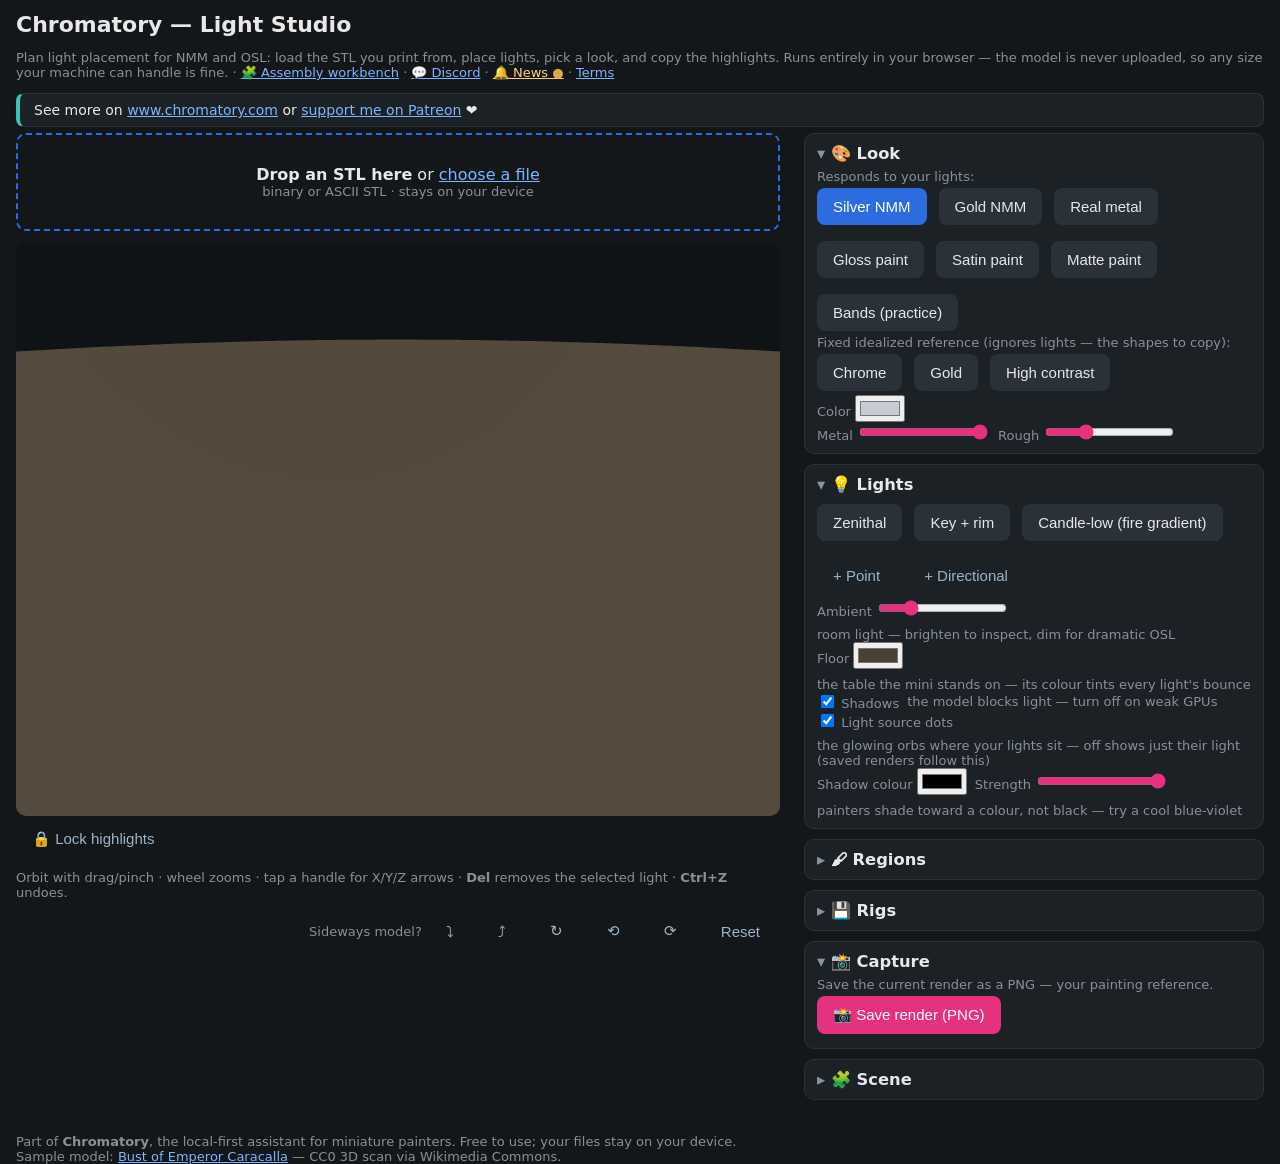
==== commit 4d14d601: "Publish standalone Light Studio" ====
--- a/index.html
+++ b/index.html
@@ -42,6 +42,8 @@
                 margin: 0 0 12px; cursor: pointer; }
         #drop.hover { background: #1a2436; }
         a.unread { color: #ffd27a; } a.unread::after { content: ' ●'; color: #e0a93d; }
+        #promo { background: #1c2126; border: 1px solid #2a3138; border-left: 4px solid #35c4b5;
+                 border-radius: 8px; padding: 8px 14px; margin: 10px 0 4px; font-size: 14px; }
         footer { margin-top: 24px; }
     </style>
 </head>
@@ -55,7 +57,11 @@
         lights, pick a look, and copy the highlights. Runs entirely in your browser — the model is
         never uploaded, so any size your machine can handle is fine.
         · <a href="assembly/" id="assemblyLink" style="display:none">🧩 Assembly workbench</a>
+        · <a href="https://discord.gg/UExX6gPhwM" target="_blank" rel="noopener">💬 Discord</a>
         · <a href="news.html" id="newsLink">🔔 News</a> · <a href="terms.html">Terms</a></p>
+    <div id="promo">See more on <a href="https://www.chromatory.com/" target="_blank"
+        rel="noopener">www.chromatory.com</a> or <a href="https://www.patreon.com/cw/Chromatory/membership"
+        target="_blank" rel="noopener">support me on Patreon</a> ❤️</div>
 </header>
 
 <div class="studio-grid">
@@ -157,6 +163,12 @@
         <button class="ghost" id="addRegion" style="margin-top:6px">+ Add area</button>
     </details>
     <div class="row" id="lightUpRow" style="display:none"></div>
+    <div class="row" id="glowRow" style="display:none">
+        <span class="muted small">Glow light:</span>
+        <select id="glowRegionPick" style="max-width:150px"></select>
+        <button class="ghost" id="addGlowLight"
+                title="A light whose SOURCE is the chosen painted area — it sits just off the area, glows in its colour, and the area itself renders emissive at the light's level (lava, runes, a glowing blade)">✨ + Glow region</button>
+    </div>
     <div class="row">
         <button id="saveRegions">💾 Save areas…</button>
         <button id="loadRegions">📂 Load areas</button>
@@ -221,7 +233,8 @@
     // assembly: links the Assembly workbench (Pro/Dev; published under /assembly/ by the script).
     // multiStl: the Scene section — add extra STLs as movable props to light a composed scene.
     // gemFinish: the Gem region material (inverted transmission look) — early-access first.
-    const FEATURES = { regions: true, assembly: true, multiStl: true, gemFinish: true };
+    // glowRegion: a painted area becomes a light source (lava, runes) — early-access first.
+    const FEATURES = { regions: true, assembly: true, multiStl: true, gemFinish: true, glowRegion: true };
 
     const $ = id => document.getElementById(id);
     const status = $('loadstatus');
@@ -566,6 +579,21 @@
         row.innerHTML = '';
         const painted = palette.map((_, i) => i + 1).filter(idx => (counts[idx] ?? 0) > 0);
         row.style.display = painted.length ? '' : 'none';
+
+        // Glow-region light picker follows the same painted-slot list.
+        if (FEATURES.glowRegion) {
+            $('glowRow').style.display = painted.length ? '' : 'none';
+            const pick = $('glowRegionPick');
+            const previous = pick.value;
+            pick.innerHTML = '';
+            for (const idx of painted) {
+                const option = document.createElement('option');
+                option.value = idx;
+                option.textContent = palette[idx - 1].name;
+                pick.appendChild(option);
+            }
+            if ([...pick.options].some(o => o.value === previous)) pick.value = previous;
+        }
         if (!painted.length) { if (highlighted !== -1) { highlighted = -1; studio.showAllRegions(); } return; }
         const label = document.createElement('span');
         label.className = 'muted small'; label.textContent = 'Light up:';
@@ -644,6 +672,17 @@
         });
         // A finished brush stroke / fill changes the painted counts — refresh the "Light up" row.
         $('canvas').addEventListener('pointerup', () => { if (painting) renderLightUp(); });
+
+        if (FEATURES.glowRegion) {
+            $('addGlowLight').addEventListener('click', () => {
+                const idx = parseInt($('glowRegionPick').value, 10);
+                if (!idx) return;
+                // Same recipe as the app: a fast-falloff point light anchored to the region; the
+                // engine positions it off the area's centroid and renders the area emissive.
+                studio.addLight('point', { regionSource: idx, intensity: 1.4, decay: 2.2 });
+                refreshLights();
+            });
+        }
     }
 
     function syncShadowRow() {
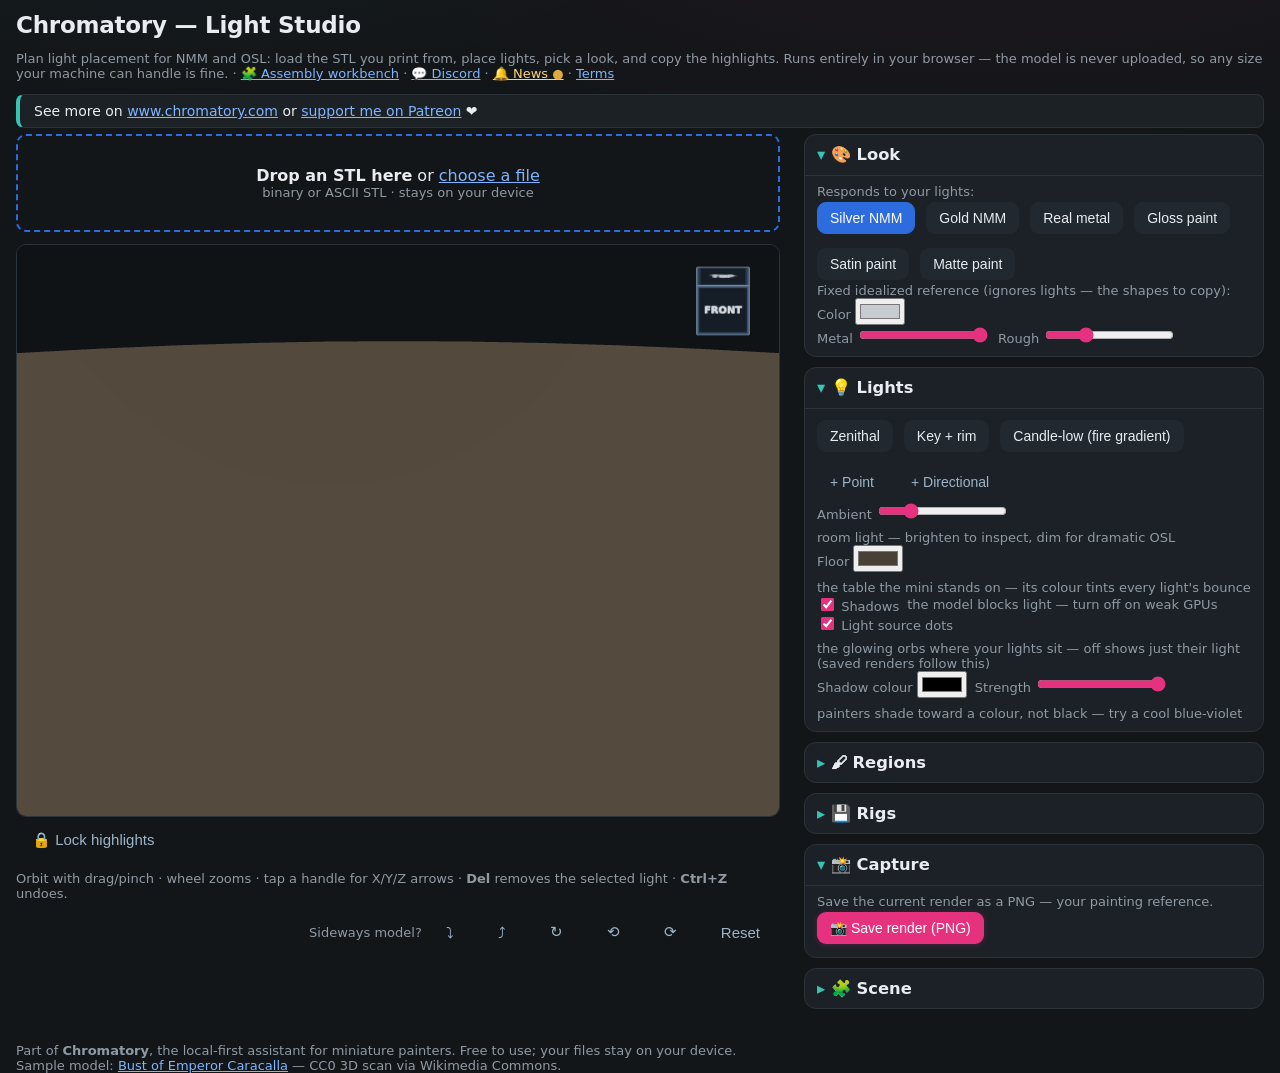
==== commit f887d78f: "Publish standalone Light Studio" ====
--- a/index.html
+++ b/index.html
@@ -14,7 +14,17 @@
 <head>
     <meta charset="utf-8" />
     <meta name="viewport" content="width=device-width, initial-scale=1.0" />
-    <title>Chromatory — Light Studio</title>
+    <title>Chromatory Light Studio · free NMM &amp; OSL preview for miniature painters</title>
+    <meta name="description" content="Light your own STL in the browser: preview NMM and OSL with real cast shadows, paint regions, save lighting rigs. Free, no account, and your model is never uploaded." />
+    <link rel="canonical" href="https://spiffcow.github.io/chromatory-light-studio/" />
+    <meta property="og:title" content="Chromatory Light Studio" />
+    <meta property="og:description" content="Preview NMM and OSL on your own STL with real cast shadows, free in your browser. Nothing is uploaded." />
+    <meta property="og:type" content="website" />
+    <meta property="og:url" content="https://spiffcow.github.io/chromatory-light-studio/" />
+    <meta property="og:image" content="https://chromatory.com/assets/studio-price-of-magic.png" />
+    <meta property="og:image:alt" content="The Price of Magic (sculpted by Nerikson) rendered with NMM and OSL in Chromatory's Light Studio" />
+    <meta name="twitter:card" content="summary_large_image" />
+    <meta name="twitter:image" content="https://chromatory.com/assets/studio-price-of-magic.png" />
     <link rel="icon" href="favicon.svg" type="image/svg+xml" />
     <script type="importmap">{ "imports": { "three": "./lib/three/three.module.js" } }</script>
     <!-- The SAME stylesheet the Chromatory app uses (copied from the source tree by the deploy
@@ -775,7 +785,7 @@
     if (FEATURES.regions) { loadPalette(); renderPalette(); renderLightUp(); }
 
     // News badge: highlighted until the news page for this version has been opened once.
-    if (localStorage.getItem('pb-news-seen') !== '2026-07-17') $('newsLink').classList.add('unread');
+    if (localStorage.getItem('pb-news-seen') !== '2026-07-23') $('newsLink').classList.add('unread');
 
     // First visit: load the sample bust (CC0) so the page demonstrates itself — replaced the
     // moment the visitor drops their own STL. Fetched after init so the UI paints first.
--- a/css/app.css
+++ b/css/app.css
@@ -6,6 +6,29 @@
     --accent-soft: rgba(230, 49, 127, 0.14);
     --accent-2: #35c4b5;        /* teal — secondary accents, focus, "thinking" */
     --accent-grad: linear-gradient(100deg, #ef2579, #35c4b5);
+
+    /* Surface + line tokens — every border and panel drinks from here. */
+    --bg: #131619;
+    --studio-bg: #101315;       /* 3D canvas letterbox — a touch darker than the page */
+    --panel: #1b2127;           /* cards, topbar */
+    --panel-2: #212830;         /* raised-on-a-card surfaces */
+    --line: #2b333b;            /* default hairline */
+    --line-strong: #3c4650;     /* hover / focus hairline */
+    --ink: #e9edf1;             /* primary text */
+    --muted: #8f9aa5;           /* secondary text */
+    --radius: 10px;
+    --radius-lg: 12px;
+    --shadow-1: 0 1px 2px rgba(0, 0, 0, .3);
+    --shadow-2: 0 4px 14px rgba(0, 0, 0, .35);
+
+    /* Status / semantic colours — ONE source for every success/warn/danger/info surface, so pages
+       stop hand-rolling near-miss greens and reds. Each has a solid (filled buttons), a soft (badge /
+       tinted background), and an ink (text/border on a soft or dark surface). */
+    --success: #24704b;  --success-soft: #1e3a2a;  --success-ink: #7fd39a;
+    --warning: #8a6d1f;  --warning-soft: #3a331e;  --warning-ink: #d3bd7f;
+    --danger:  #7a2c2c;  --danger-soft:  #3a1e1e;  --danger-ink:  #d37f7f;
+    --info:    #2d6cdf;  --info-soft:    #1e2a3a;  --info-ink:    #8fb4e8;
+    --gold: #d3bd7f;                 /* the "now / active" warm marker (active step, in-progress) */
 }
 * { box-sizing: border-box; }
 html, body { margin: 0; padding: 0; }
@@ -13,18 +36,31 @@
    overflow that 100vw introduces (clip, not hidden, so sticky still works). */
 html { overflow-x: clip; }
 body {
-    background: #14171a;
-    color: #e8e8e8;
+    /* A whisper of brand light at the top of the page — depth without noise. */
+    background:
+        radial-gradient(1100px 420px at 78% -12%, rgba(230, 49, 127, 0.055), transparent 62%),
+        radial-gradient(900px 380px at 12% -14%, rgba(53, 196, 181, 0.045), transparent 60%),
+        var(--bg);
+    background-attachment: fixed;
+    color: var(--ink);
     font-family: "Segoe UI", system-ui, -apple-system, sans-serif;
     font-size: 16px;
 }
 .boot { padding: 40px; color: #888; text-align: center; }
+
+/* Slim dark scrollbars so the panels feel native to the theme. */
+* { scrollbar-width: thin; scrollbar-color: var(--line-strong) transparent; }
+*::-webkit-scrollbar { width: 10px; height: 10px; }
+*::-webkit-scrollbar-thumb { background: var(--line); border-radius: 6px; border: 2px solid var(--bg); }
+*::-webkit-scrollbar-thumb:hover { background: var(--line-strong); }
 
 .shell { min-height: 100vh; display: flex; flex-direction: column; }
 .topbar {
     display: flex; align-items: center; gap: 16px;
     padding: 10px 16px;
-    background: #1c2126; border-bottom: 1px solid #222a30;
+    background: color-mix(in srgb, var(--panel) 88%, transparent);
+    backdrop-filter: blur(8px);
+    border-bottom: 1px solid var(--line);
     position: sticky; top: 0; z-index: 10;
 }
 .brand {
@@ -36,84 +72,180 @@
     color: #9db4c8; text-decoration: none; font-size: 15px; transition: color .15s, background .15s;
     padding: 6px 10px; border-radius: 7px; position: relative; white-space: nowrap;
 }
-.topbar nav a:hover { color: #e8e8e8; background: rgba(255, 255, 255, .04); }
+.topbar nav a:hover { color: var(--ink); background: rgba(255, 255, 255, .04); }
 .topbar nav a.active { color: #fff; background: var(--accent-soft); }
+
+/* Grouped nav dropdowns: Tools / Settings / About */
+.navmenu { position: relative; display: inline-flex; }
+.topbar nav button.navtrigger {
+    font: inherit; font-size: 15px; color: #9db4c8; background: none; border: 0; cursor: pointer;
+    padding: 6px 10px; border-radius: 7px; white-space: nowrap; transition: color .15s, background .15s;
+}
+.topbar nav button.navtrigger:hover { color: var(--ink); background: rgba(255, 255, 255, .04); }
+.topbar nav button.navtrigger.active { color: #fff; background: var(--accent-soft); }
+.navmenu-panel {
+    position: absolute; top: calc(100% + 6px); left: 0; z-index: 30;
+    display: flex; flex-direction: column; gap: 2px; min-width: 190px; padding: 6px;
+    border-radius: 10px; background: var(--panel-2);
+    border: 1px solid var(--line-strong); box-shadow: var(--shadow-2);
+}
+.navmenu-panel a { display: block; }
+/* Transparent full-screen catcher so a click anywhere else closes an open menu. Sits below the
+   sticky topbar (z-10) so the triggers stay clickable, above page content. */
+.nav-backdrop { position: fixed; inset: 0; z-index: 9; }
+/* Per-tab icon + the sheet header are mobile affordances — hidden on the desktop text nav. */
+.topbar nav .ico, .navmenu-panel .sheet-title { display: none; }
 .content { padding: 18px 16px; max-width: 960px; width: 100%; margin: 0 auto; }
 
-/* On phones the 9-item nav wraps into an ugly stack; make it a clean one-line scroll strip. */
+/* ---- Mobile: a native-app bottom tab bar, with the group menus as bottom sheets. ------------- */
 @media (max-width: 680px) {
-    .topbar { gap: 10px; }
-    .topbar nav { flex-wrap: nowrap; overflow-x: auto; scrollbar-width: none; -webkit-overflow-scrolling: touch; }
-    .topbar nav::-webkit-scrollbar { display: none; }
-}
-
-h1 { font-size: 22px; margin: 6px 0 12px; }
-h2 { font-size: 17px; margin: 14px 0 8px; }
-.muted { color: #8a9099; }
+    /* No backdrop-filter here: a filtered ancestor becomes the containing block for position:fixed,
+       which would pin the bottom bar to the top bar instead of the viewport. */
+    .topbar { gap: 10px; padding: 8px 14px; backdrop-filter: none; }
+
+    /* The nav pins to the bottom of the viewport as an app-style tab bar. Solid background rather
+       than backdrop-filter, so the fixed sheet panels inside it still reference the viewport. */
+    .topbar nav {
+        position: fixed; left: 0; right: 0; bottom: 0; z-index: 50;
+        display: flex; flex-wrap: nowrap; gap: 0; align-items: stretch;
+        background: var(--panel);
+        border-top: 1px solid var(--line);
+        padding-bottom: env(safe-area-inset-bottom);
+    }
+    .topbar nav > a, .topbar nav > .navmenu { flex: 1 1 0; min-width: 0; display: flex; }
+    .topbar nav > a,
+    .topbar nav button.navtrigger {
+        flex: 1; flex-direction: column; align-items: center; justify-content: center;
+        gap: 3px; padding: 9px 2px; border-radius: 0; white-space: normal;
+    }
+    .topbar nav .ico { display: block; font-size: 20px; line-height: 1; }
+    .topbar nav .lbl { font-size: 10.5px; line-height: 1.1; }
+    .topbar nav .caret { display: none; }
+
+    /* Active tab: accent colour + a thin top marker, no filled pill. */
+    .topbar nav a.active,
+    .topbar nav button.navtrigger.active {
+        background: none; color: var(--accent);
+        box-shadow: inset 0 2px 0 0 var(--accent);
+    }
+
+    /* Group menus rise from the bottom as sheets, above the bar, over a dimmed backdrop. */
+    .navmenu-panel {
+        position: fixed; top: auto; left: 8px; right: 8px;
+        bottom: calc(60px + env(safe-area-inset-bottom)); z-index: 60;
+        min-width: 0; border-radius: 14px; padding: 8px;
+    }
+    .navmenu-panel .sheet-title {
+        display: block; font-size: 11.5px; color: var(--muted);
+        padding: 4px 10px 6px; text-transform: uppercase; letter-spacing: .05em;
+    }
+    .navmenu-panel a { padding: 13px 12px; font-size: 16px; border-radius: 9px; }
+    /* Keep the backdrop BELOW the topbar (z-10) so the bottom bar and its sheets — which live
+       inside the topbar's stacking context — stay above it and clickable. It still dims the page
+       content (which sits below it). Raising it here would swallow the sheet's own taps. */
+    .nav-backdrop { background: rgba(0, 0, 0, .45); }
+
+    /* Page content clears the fixed bottom bar. */
+    .content { padding-bottom: calc(74px + env(safe-area-inset-bottom)); }
+}
+
+h1 { font-size: 23px; font-weight: 700; letter-spacing: -.01em; margin: 6px 0 12px; }
+h2 { font-size: 16.5px; font-weight: 650; color: #dbe3ea; margin: 14px 0 8px; }
+.muted { color: var(--muted); }
 .small { font-size: 13px; }
-.error { color: #e07777; }
+.error { color: var(--danger-ink); }
+kbd {
+    background: #242b32; border: 1px solid var(--line-strong); border-bottom-width: 2px;
+    border-radius: 5px; padding: 0 6px; font-size: 12px; font-family: Consolas, monospace;
+}
 
 .card {
-    background: #1c2126; border: 1px solid #2a3138; border-radius: 10px;
+    background: var(--panel); border: 1px solid var(--line); border-radius: var(--radius-lg);
     padding: 12px 14px; margin-bottom: 10px;
     display: block; color: inherit; text-decoration: none;
-}
-.card { transition: border-color .15s, background .15s; }
-a.card:hover { border-color: #3b444d; background: #1f252b; }
-a.card:active { background: #232a31; }
+    box-shadow: var(--shadow-1);
+}
+.card { transition: border-color .15s, background .15s, transform .12s, box-shadow .15s; }
+a.card:hover { border-color: var(--line-strong); background: #1f262d; transform: translateY(-1px); box-shadow: var(--shadow-2); }
+a.card:active { background: #232a31; transform: none; }
 .card .title { font-weight: 600; }
 /* The step you're actively painting: a warm left edge so "now" reads at a glance. */
-.card.active-step { border-left: 3px solid #d3bd7f; background: #211f16; }
+.card.active-step { border-left: 3px solid var(--gold); background: #211f16; }
 
 /* Project page tabs */
-.tabs { display: flex; gap: 4px; margin: 12px 0; border-bottom: 1px solid #2a3138; }
+.tabs { display: flex; gap: 4px; margin: 12px 0; border-bottom: 1px solid var(--line); }
 .tabs button {
     background: none; border: none; border-bottom: 2px solid transparent; border-radius: 0;
     color: #9ab; padding: 8px 14px; font-size: 15px; cursor: pointer;
-}
+    transition: color .15s, border-color .15s;
+}
+.tabs button:hover { color: #cdd6de; }
 .tabs button.active { color: #fff; border-bottom-color: var(--accent); }
 
 /* Photo gallery grid */
 .gallery { display: grid; grid-template-columns: repeat(auto-fill, minmax(150px, 1fr)); gap: 10px; margin: 10px 0; }
 .gallery figure { margin: 0; }
-.gallery img { width: 100%; aspect-ratio: 1; object-fit: cover; border-radius: 8px; }
+.gallery img {
+    width: 100%; aspect-ratio: 1; object-fit: cover; border-radius: 8px;
+    border: 1px solid var(--line); transition: border-color .15s, transform .12s;
+}
+.gallery img:hover { border-color: var(--line-strong); transform: scale(1.015); }
 .gallery figcaption { padding-top: 2px; }
 
 .row { display: flex; gap: 8px; align-items: center; flex-wrap: wrap; }
 .spread { justify-content: space-between; }
 
 .badge {
-    font-size: 12px; padding: 2px 8px; border-radius: 10px;
+    font-size: 12px; padding: 2px 9px; border-radius: 999px;
     background: #2a3138; color: #9db4c8; white-space: nowrap;
-}
-.badge.done { background: #1e3a2a; color: #7fd39a; }
-.badge.inprogress { background: #3a331e; color: #d3bd7f; }
-.badge.problem { background: #3a1e1e; color: #d37f7f; }
+    border: 1px solid rgba(255, 255, 255, .05);
+}
+.badge.done { background: var(--success-soft); color: var(--success-ink); }
+.badge.inprogress { background: var(--warning-soft); color: var(--warning-ink); }
+.badge.problem { background: var(--danger-soft); color: var(--danger-ink); }
+
+/* Empty states — ONE friendly, centred treatment for every "nothing here yet" list, so it reads as
+   guidance with a next step rather than a terse dead end. Pages distinguish a truly-empty list from
+   a search/filter that matched nothing. */
+.empty-state {
+    text-align: center; color: var(--muted);
+    padding: 44px 20px; display: flex; flex-direction: column; align-items: center; gap: 7px;
+}
+.empty-state .icon { font-size: 38px; line-height: 1; opacity: .85; }
+.empty-state .headline { color: var(--ink); font-weight: 600; font-size: 16px; }
+.empty-state .hint { font-size: 14px; max-width: 360px; line-height: 1.45; }
 
 input[type="text"], input[type="number"], textarea, select {
     width: 100%; padding: 10px 12px; margin: 4px 0;
-    background: #14171a; color: #e8e8e8;
-    border: 1px solid #2a3138; border-radius: 8px; font-size: 16px;
-}
-input:focus, textarea:focus, select:focus { outline: none; border-color: var(--accent); }
+    background: #14181c; color: var(--ink);
+    border: 1px solid var(--line); border-radius: 8px; font-size: 16px;
+    transition: border-color .15s, box-shadow .15s;
+}
+input:focus, textarea:focus, select:focus {
+    outline: none; border-color: var(--accent);
+    box-shadow: 0 0 0 3px var(--accent-soft);
+}
 input[type="range"] { accent-color: var(--accent); }
+input[type="checkbox"] { accent-color: var(--accent); }
 textarea { min-height: 70px; resize: vertical; }
-label { font-size: 13px; color: #8a9099; }
+label { font-size: 13px; color: var(--muted); }
 
 button, .btn {
-    padding: 10px 16px; margin: 4px 4px 4px 0;
-    background: #2a3138; color: #e8e8e8;
-    border: none; border-radius: 8px; font-size: 15px; cursor: pointer;
-    transition: background .15s, filter .15s, transform .05s;
+    padding: 9px 15px; margin: 4px 4px 4px 0;
+    background: var(--panel-2); color: var(--ink);
+    border: 1px solid transparent; border-radius: 9px; font-size: 15px; cursor: pointer;
+    transition: background .15s, filter .15s, transform .05s, border-color .15s, box-shadow .15s;
 }
 button:hover:not(:disabled), .btn:hover { filter: brightness(1.15); }
 button:active:not(:disabled) { transform: translateY(1px); }
-button.primary { background: var(--accent); color: #fff; }
+button:focus-visible, .btn:focus-visible { outline: none; box-shadow: 0 0 0 3px var(--accent-soft); }
+button.primary { background: var(--accent); color: #fff; box-shadow: 0 1px 6px rgba(230, 49, 127, .25); }
 button.primary:hover:not(:disabled) { background: var(--accent-press); filter: none; }
-button.success { background: #24704b; color: white; }
-button.warn { background: #8a6d1f; color: white; }
-button.danger { background: #7a2c2c; color: white; }
+button.success { background: var(--success); color: white; }
+button.warn { background: var(--warning); color: white; }
+button.danger { background: var(--danger); color: white; }
 button.ghost { background: transparent; color: #9db4c8; }
+button.ghost:hover:not(:disabled) { filter: none; background: rgba(255, 255, 255, .05); border-color: var(--line); color: var(--ink); }
 button:disabled { opacity: 0.5; cursor: default; }
 
 /* Inventory list */
@@ -121,7 +253,7 @@
 .filters select { flex: 1; width: auto; }
 .filters button { flex: none; margin: 4px 0; }
 .swatch {
-    width: 20px; height: 20px; border-radius: 5px;
+    width: 20px; height: 20px; border-radius: 6px;
     border: 1px solid #3a424a; flex: none; display: inline-block;
 }
 .paint-card { cursor: pointer; }
@@ -130,7 +262,7 @@
 .suggestions button { text-align: left; margin: 0; padding: 6px 10px; display: flex; gap: 8px; align-items: center; }
 .suggestions button:hover { background: #232a31; }
 .paint-meta { margin-top: 2px; }
-.paint-detail { margin-top: 8px; border-top: 1px solid #2a3138; padding-top: 8px; }
+.paint-detail { margin-top: 8px; border-top: 1px solid var(--line); padding-top: 8px; }
 .paint-notes { white-space: pre-wrap; margin-top: 4px; }
 
 .steps .card { margin-bottom: 8px; }
@@ -161,28 +293,45 @@
 @keyframes pb-spin { to { transform: rotate(360deg); } }
 
 /* Collapsible panel sections (Light Studio et al): a card whose header toggles it. */
-details.section { padding: 10px 12px; margin: 10px 0; }
+details.section { padding: 11px 13px; margin: 10px 0; }
 details.section > summary {
     cursor: pointer; font-weight: 600; font-size: 1.02rem;
     list-style: none; user-select: none;
-}
+    margin: -11px -13px; padding: 11px 13px;   /* the whole header row is the click target */
+    border-radius: var(--radius-lg);
+    transition: background .15s;
+}
+details.section > summary:hover { background: rgba(255, 255, 255, .03); }
 details.section > summary::-webkit-details-marker { display: none; }
-details.section > summary::before { content: "▸ "; color: #8a93a3; }
+details.section > summary::before { content: "▸ "; color: var(--accent-2); }
 details.section[open] > summary::before { content: "▾ "; }
-details.section[open] > summary { margin-bottom: 6px; }
+details.section[open] > summary {
+    margin-bottom: 8px;
+    border-radius: var(--radius-lg) var(--radius-lg) 0 0;
+    border-bottom: 1px solid var(--line);
+}
 
 /* A thumbs-down conversation card: dimmed with a red edge — it's excluded from what's sent to the AI. */
 .card.excluded {
     opacity: 0.6;
-    border-color: #d3574e;
+    border-color: var(--danger-ink);
     border-left-width: 3px;
-    background: rgba(211, 87, 78, 0.06);
-}
+    background: color-mix(in srgb, var(--danger-ink) 7%, transparent);
+}
+
+/* Notice / callout cards: a coloured left accent + faint tint — ONE treatment across info/warn/danger,
+   matching the .card.active-step convention. Replaces scattered inline border-color on notice cards,
+   and reads at consistent weight across hues (a left bar doesn't need matching saturation per colour). */
+.card.info, .card.warn, .card.danger { border-left-width: 3px; }
+.card.info   { border-left-color: var(--info);        background: color-mix(in srgb, var(--info) 7%, var(--panel)); }
+.card.warn   { border-left-color: var(--warning-ink); background: color-mix(in srgb, var(--warning-ink) 8%, var(--panel)); }
+.card.danger { border-left-color: var(--danger-ink);  background: color-mix(in srgb, var(--danger-ink) 8%, var(--panel)); }
 
 /* Compact orientation cluster in the studio toolbar: reads as one control group, right-aligned. */
 .orient-group {
     display: inline-flex; align-items: center; gap: 3px; margin-left: auto;
     padding: 2px 4px 2px 8px; border-radius: 8px; background: rgba(255, 255, 255, .03);
+    border: 1px solid var(--line);
 }
 .orient-group button { margin: 0; padding: 5px 8px; min-width: 32px; }
 .orient-group .muted { margin-right: 2px; }
@@ -195,7 +344,21 @@
    a panel BESIDE the render — mirroring the standalone studio — which needs
    more room than the 760px .content cap, so the layout breaks out to the full
    window width first. */
-.studio-canvas { display: block; }
+.studio-canvas { display: block; border: 1px solid var(--line); }
+
+/* Denser controls inside the studio panel: more tools per screen, calmer wall of buttons. */
+.studio-panel button { padding: 7px 12px; font-size: 14px; margin: 3px 3px 3px 0; }
+.studio-panel .card { padding: 10px 12px; box-shadow: none; }
+.studio-panel input[type="text"], .studio-panel input[type="number"], .studio-panel select {
+    padding: 7px 10px; font-size: 14px;
+}
+.studio-panel input[type="range"] { max-width: 140px; }
+
+/* Control utilities, consolidated off repeated inline styles: the narrow number inputs (17 of them)
+   and the tight 6px control rows. input.num ties input[type=number] on specificity and wins by source
+   order, overriding the default width:100%; .row.tight just tightens the shared .row gap. */
+input.num { width: 64px; }
+.row.tight { gap: 6px; }
 
 @media (min-width: 1200px) {
     /* Break out of the centered 760px .content column to use the whole window. */
@@ -220,3 +383,17 @@
     /* First control card sits flush with the top of the render. */
     .studio-panel > .section:first-of-type { margin-top: 0; }
 }
+
+/* Rendered markdown (the design vision card, and every AI chat message). Tight vertical rhythm so a
+   rendered bubble reads as compactly as the old raw text did — no giant default paragraph gaps. */
+.md-doc > :first-child { margin-top: 0; }
+.md-doc > :last-child { margin-bottom: 0; }
+.md-doc p { margin: 0 0 8px; }
+.md-doc ul, .md-doc ol { margin: 4px 0 8px; padding-left: 22px; }
+.md-doc li { margin: 2px 0; }
+.md-doc h3, .md-doc h4, .md-doc h5 { margin: 12px 0 5px; }
+.md-doc img { max-width: 100%; max-height: 420px; border-radius: 8px; display: block; margin: 6px 0; }
+.md-doc table { border-collapse: collapse; margin: 8px 0; }
+.md-doc th, .md-doc td { border: 1px solid var(--line); padding: 5px 10px; text-align: left; }
+.md-doc th { background: rgba(255, 255, 255, 0.05); }
+.md-doc code { background: rgba(255, 255, 255, 0.08); padding: 1px 5px; border-radius: 5px; }
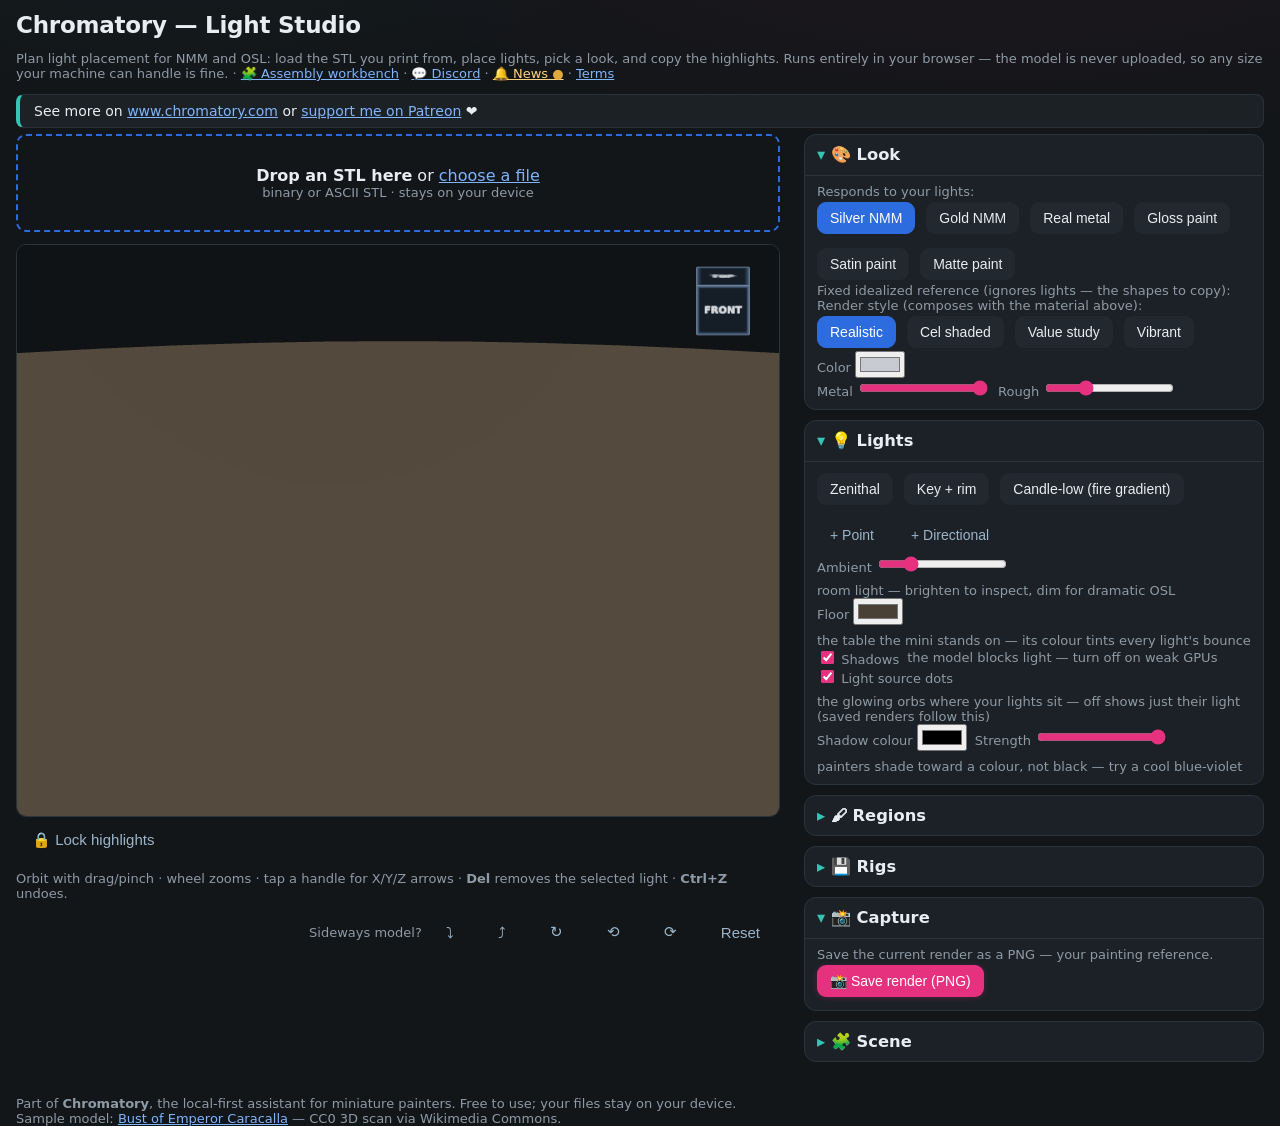
==== commit 4f5155f4: "Publish standalone Light Studio" ====
--- a/index.html
+++ b/index.html
@@ -106,6 +106,8 @@
     <div class="row" id="looks-live"></div>
     <div class="muted small">Fixed idealized reference (ignores lights — the shapes to copy):</div>
     <div class="row" id="looks-fixed"></div>
+    <div class="muted small" id="renderModeLabel" style="display:none">Render style (composes with the material above):</div>
+    <div class="row" id="render-modes" style="display:none"></div>
     <div class="row">
         <label>Color <input type="color" id="color" value="#c8ccd2" /></label>
         <label id="bandsRow" style="display:none">Bands <input type="range" id="bands" min="2" max="8" step="1" value="4" /></label>
@@ -244,7 +246,7 @@
     // multiStl: the Scene section — add extra STLs as movable props to light a composed scene.
     // gemFinish: the Gem region material (inverted transmission look) — early-access first.
     // glowRegion: a painted area becomes a light source (lava, runes) — early-access first.
-    const FEATURES = { regions: true, assembly: true, multiStl: true, gemFinish: true, glowRegion: true };
+    const FEATURES = { regions: true, assembly: true, multiStl: true, gemFinish: true, glowRegion: true, renderModes: true };
 
     const $ = id => document.getElementById(id);
     const status = $('loadstatus');
@@ -282,9 +284,10 @@
         loadFile(event.dataTransfer.files[0]);
     });
 
-    // ---- Looks (single source: studio.LOOKS)
+    // ---- Looks: material (studio.LOOKS) x render mode (studio.RENDER_MODES), two independent axes.
     let currentLook = 'silvernmm';
-    const appearance = { shader: 'pbr', matcap: 'chrome', toonBands: 4, color: '#c8ccd2',
+    let currentRenderMode = 'realistic';
+    const appearance = { shader: 'pbr', renderMode: 'realistic', matcap: 'chrome', toonBands: 4, color: '#c8ccd2',
         metalness: 1.0, roughness: 0.3, clearcoat: 0, envIntensity: 0.75 };
 
     function renderLookButtons() {
@@ -316,6 +319,27 @@
         syncLockButton();
     }
 
+    // Render mode is the second Look axis — it composes WITH the chosen material (a cel-shaded gloss
+    // differs from cel-shaded matte). Only the lit modes; the fixed reference matcaps stay app-only.
+    function renderRenderModeButtons() {
+        const host = $('render-modes');
+        host.innerHTML = '';
+        for (const [key, mode] of Object.entries(studio.RENDER_MODES)) {
+            if (mode.fixedReference) continue;
+            const button = document.createElement('button');
+            button.textContent = mode.label;
+            button.className = key === currentRenderMode ? 'active' : '';
+            button.addEventListener('click', () => applyRenderMode(key));
+            host.appendChild(button);
+        }
+    }
+    function applyRenderMode(key) {
+        currentRenderMode = key;
+        appearance.renderMode = key;
+        studio.setAppearance(appearance);
+        renderRenderModeButtons();
+    }
+
     function pushAppearance() {
         appearance.color = $('color').value;
         appearance.metalness = parseFloat($('metal').value);
@@ -332,6 +356,7 @@
         const a = JSON.parse(studio.getAppearanceJson());
         Object.assign(appearance, a);
         if (a.lookKey && studio.LOOKS[a.lookKey]) currentLook = a.lookKey;
+        if (a.renderMode) currentRenderMode = a.renderMode;
         if (a.color) $('color').value = a.color;
         $('metal').value = a.metalness ?? 1;
         $('rough').value = a.roughness ?? 0.3;
@@ -339,6 +364,7 @@
         $('bandsRow').style.display = a.shader === 'toon' ? '' : 'none';
         $('pbrRow').style.display = a.shader === 'pbr' ? '' : 'none';
         renderLookButtons();
+        renderRenderModeButtons();
     }
 
     // ---- Lights
@@ -541,7 +567,9 @@
 
             const name = document.createElement('input');
             name.type = 'text'; name.value = slot.name; name.style.maxWidth = '150px';
-            name.addEventListener('input', () => { palette[i].name = name.value; pushPalette(); });
+            // Commit on blur/Enter, NOT on every keystroke: pushPalette() rebuilds this list, which
+            // would replace the input mid-type and drop focus after each character.
+            name.addEventListener('change', () => { palette[i].name = name.value; pushPalette(); });
 
             const material = document.createElement('select');
             material.title = 'How this area reflects light — metal gleams, matte stays flat' +
@@ -779,6 +807,11 @@
     studio.setChangeCallback(syncEngineControls);
 
     applyLook('silvernmm');
+    if (FEATURES.renderModes) {
+        $('render-modes').style.display = '';
+        $('renderModeLabel').style.display = '';
+        renderRenderModeButtons();
+    }
     refreshLights();
     refreshProps();
     syncShadowRow();
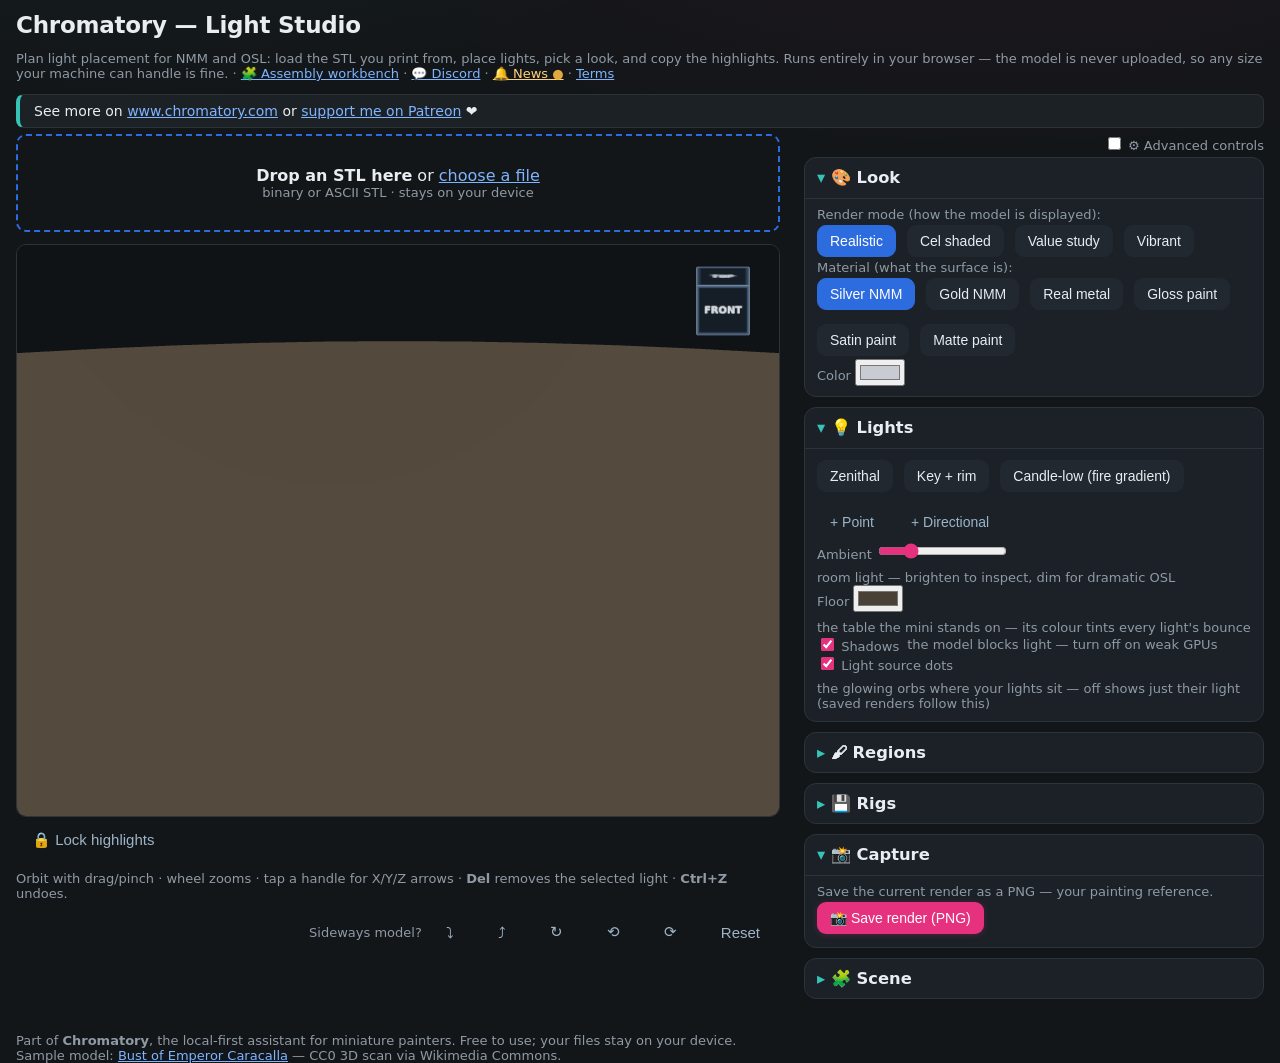
==== commit 2670a6d8: "Publish standalone Light Studio" ====
--- a/index.html
+++ b/index.html
@@ -100,14 +100,18 @@
 
 <div class="studio-panel">
 
+<div class="row" id="advancedRow" style="display:none;justify-content:flex-end;margin-bottom:4px">
+    <label class="muted small" title="Show the deeper tuning controls: material fine-tune, shadow colour, and per-light falloff, size and bounce. Off keeps the panel simple.">
+        <input type="checkbox" id="advanced" /> ⚙ Advanced controls
+    </label>
+</div>
+
 <details class="card section" open>
     <summary>🎨 Look</summary>
-    <div class="muted small">Responds to your lights:</div>
+    <div class="muted small" id="renderModeLabel" style="display:none">Render mode (how the model is displayed):</div>
+    <div class="row" id="render-modes" style="display:none"></div>
+    <div class="muted small">Material (what the surface is):</div>
     <div class="row" id="looks-live"></div>
-    <div class="muted small">Fixed idealized reference (ignores lights — the shapes to copy):</div>
-    <div class="row" id="looks-fixed"></div>
-    <div class="muted small" id="renderModeLabel" style="display:none">Render style (composes with the material above):</div>
-    <div class="row" id="render-modes" style="display:none"></div>
     <div class="row">
         <label>Color <input type="color" id="color" value="#c8ccd2" /></label>
         <label id="bandsRow" style="display:none">Bands <input type="range" id="bands" min="2" max="8" step="1" value="4" /></label>
@@ -246,7 +250,9 @@
     // multiStl: the Scene section — add extra STLs as movable props to light a composed scene.
     // gemFinish: the Gem region material (inverted transmission look) — early-access first.
     // glowRegion: a painted area becomes a light source (lava, runes) — early-access first.
-    const FEATURES = { regions: true, assembly: true, multiStl: true, gemFinish: true, glowRegion: true, renderModes: true };
+    // renderModes: the render-style picker (Cel / Value study / Vibrant) — early-access first.
+    // advancedControls: the ⚙ toggle that keeps the panel simple by default — early-access first.
+    const FEATURES = { regions: true, assembly: true, multiStl: true, gemFinish: true, glowRegion: true, renderModes: true, advancedControls: true };
 
     const $ = id => document.getElementById(id);
     const status = $('loadstatus');
@@ -287,20 +293,25 @@
     // ---- Looks: material (studio.LOOKS) x render mode (studio.RENDER_MODES), two independent axes.
     let currentLook = 'silvernmm';
     let currentRenderMode = 'realistic';
+    // Advanced-controls preference (parity with the app's ⚙ toggle). On the stable build the feature
+    // is off and everything shows, exactly as the standalone always did; on the early-access build the
+    // toggle appears, the panel starts simple, and the choice is remembered per browser.
+    let advanced = FEATURES.advancedControls ? localStorage.getItem('chromatory-studio-advanced') === '1' : true;
     const appearance = { shader: 'pbr', renderMode: 'realistic', matcap: 'chrome', toonBands: 4, color: '#c8ccd2',
         metalness: 1.0, roughness: 0.3, clearcoat: 0, envIntensity: 0.75 };
 
     function renderLookButtons() {
-        for (const [host, fixed] of [[$('looks-live'), false], [$('looks-fixed'), true]]) {
-            host.innerHTML = '';
-            for (const [key, look] of Object.entries(studio.LOOKS)) {
-                if (look.fixedReference !== fixed) continue;
-                const button = document.createElement('button');
-                button.textContent = look.label;
-                button.className = key === currentLook ? 'active' : '';
-                button.addEventListener('click', () => applyLook(key));
-                host.appendChild(button);
-            }
+        const host = $('looks-live');
+        host.innerHTML = '';
+        // Only the light-responsive materials; the fixed idealized matcaps now live in RENDER_MODES
+        // and, like the app, stay hidden (UiFlags.ReferenceRenderModes / FixedMetalMatcaps are off).
+        for (const [key, look] of Object.entries(studio.LOOKS)) {
+            if (look.fixedReference) continue;
+            const button = document.createElement('button');
+            button.textContent = look.label;
+            button.className = key === currentLook ? 'active' : '';
+            button.addEventListener('click', () => applyLook(key));
+            host.appendChild(button);
         }
     }
 
@@ -313,7 +324,7 @@
         $('rough').value = appearance.roughness ?? 0.3;
         $('bands').value = appearance.toonBands ?? 4;
         $('bandsRow').style.display = appearance.shader === 'toon' ? '' : 'none';
-        $('pbrRow').style.display = appearance.shader === 'pbr' ? '' : 'none';
+        $('pbrRow').style.display = (appearance.shader === 'pbr' && advanced) ? '' : 'none';
         studio.setAppearance(appearance);
         renderLookButtons();
         syncLockButton();
@@ -362,7 +373,7 @@
         $('rough').value = a.roughness ?? 0.3;
         $('bands').value = a.toonBands ?? 4;
         $('bandsRow').style.display = a.shader === 'toon' ? '' : 'none';
-        $('pbrRow').style.display = a.shader === 'pbr' ? '' : 'none';
+        $('pbrRow').style.display = (a.shader === 'pbr' && advanced) ? '' : 'none';
         renderLookButtons();
         renderRenderModeButtons();
     }
@@ -375,7 +386,10 @@
         for (const light of list) {
             const card = document.createElement('div');
             card.className = light.selected ? 'card selected' : 'card';
-            const gradient = light.type === 'point' ? `
+            // Falloff / far-tint gradient, source size and floor-bounce are the per-light ADVANCED
+            // controls (parity with the app's ⚙ toggle): in simple mode a light shows just its colour,
+            // brightness and the on / clone / remove buttons.
+            const gradient = (advanced && light.type === 'point') ? `
                 <div class="row">
                     <label>Falloff <input type="range" data-id="${light.id}" data-k="decay" min="0.5" max="3" step="0.1" value="${light.decay}"
                         title="how fast it dims with distance — high for candles, low for lanterns"></label>
@@ -388,14 +402,14 @@
             const sizeControl = light.type === 'point' ? `
                     <label>Size <input type="range" data-id="${light.id}" data-k="size" min="0" max="24" step="1" value="${light.size}"
                         title="physical size of the source — bigger gives broader highlights and softer shadow edges"></label>` : '';
-            const bounceRow = `
+            const bounceRow = advanced ? `
                 <div class="row">
                     ${sizeControl}
                     <label><input type="checkbox" data-id="${light.id}" data-k="bounceOn" ${light.bounceStrength > 0 ? 'checked' : ''}> Bounce</label>
                     ${light.bounceStrength > 0 ? `
                         <input type="range" data-id="${light.id}" data-k="bounceStrength" min="0.05" max="1" step="0.05" value="${light.bounceStrength}"
                             title="how much bounces back up off the floor — the secondary NMM highlight (tinted by the Floor colour)">` : ''}
-                </div>`;
+                </div>` : '';
             card.innerHTML = `
                 <div class="row spread">
                     <span class="muted small" data-id="${light.id}" data-k="select" style="cursor:pointer"
@@ -724,7 +738,8 @@
     }
 
     function syncShadowRow() {
-        $('shadowTintRow').style.display = $('shadows').checked ? '' : 'none';
+        // Shadow colour / strength is an advanced tuning control (parity with the app).
+        $('shadowTintRow').style.display = ($('shadows').checked && advanced) ? '' : 'none';
     }
     const pushShadowTint = () => studio.setShadowTint({
         color: $('shadowTint').value, strength: parseFloat($('shadowStrength').value) });
@@ -806,6 +821,24 @@
     // engine state, same set as after loading a rig.
     studio.setChangeCallback(syncEngineControls);
 
+    // ⚙ Advanced controls — mirrors the app's toggle. Hidden entirely on the stable build (feature
+    // off → `advanced` is forced true so everything shows, unchanged). On early access the panel
+    // starts simple and re-renders the gated controls when toggled, remembering the choice per browser.
+    function applyAdvanced() {
+        $('pbrRow').style.display = (appearance.shader === 'pbr' && advanced) ? '' : 'none';
+        syncShadowRow();
+        refreshLights();
+    }
+    if (FEATURES.advancedControls) {
+        $('advancedRow').style.display = '';
+        $('advanced').checked = advanced;
+        $('advanced').addEventListener('change', () => {
+            advanced = $('advanced').checked;
+            try { localStorage.setItem('chromatory-studio-advanced', advanced ? '1' : '0'); } catch { /* private mode: preference just won't persist */ }
+            applyAdvanced();
+        });
+    }
+
     applyLook('silvernmm');
     if (FEATURES.renderModes) {
         $('render-modes').style.display = '';
